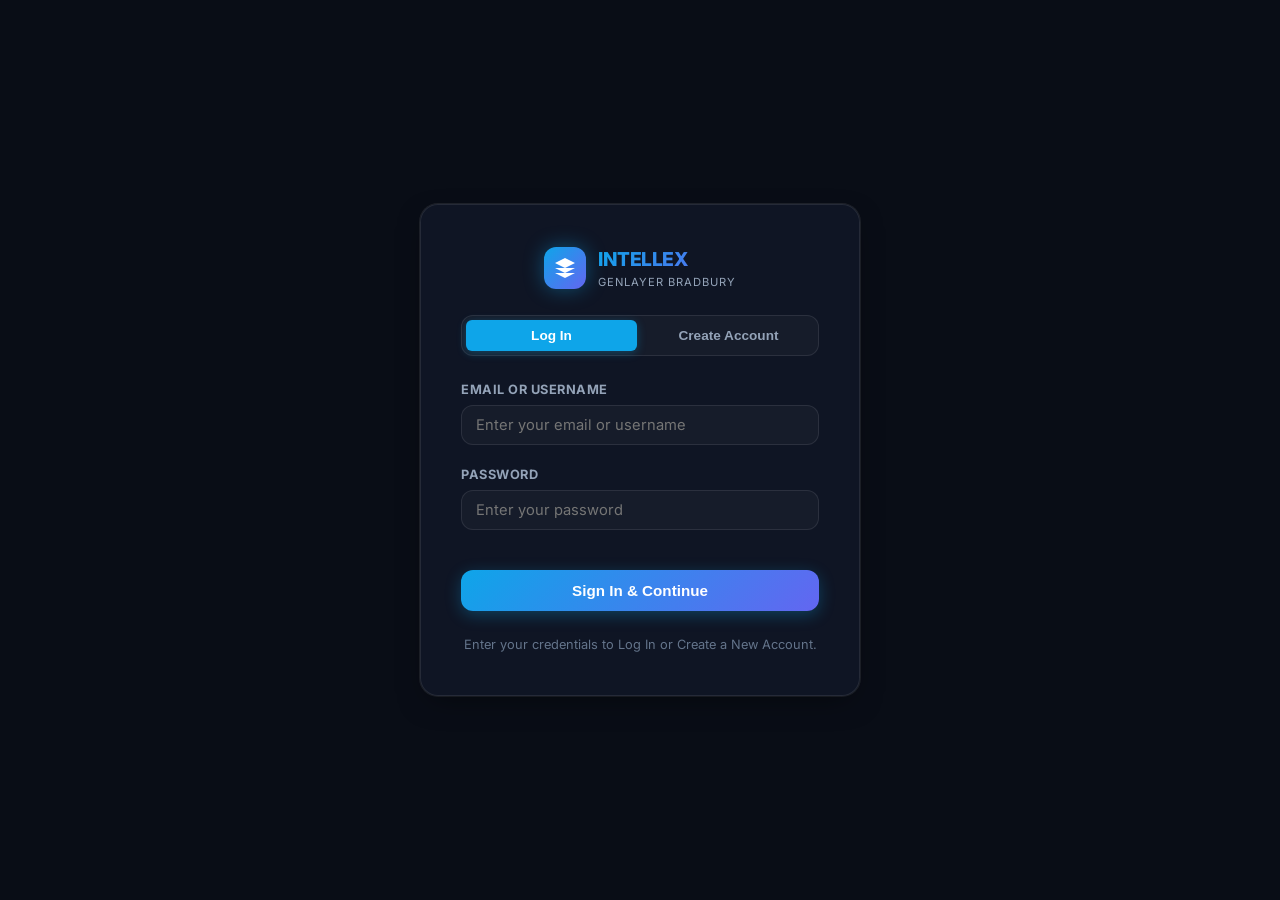
==== frontend/index.html @ 81f7e471 "style: modernized Web3 wallet extension detection UI/UX with glassmorphism, brand SVGs, and active p" ====
<!DOCTYPE html>
<html lang="en" data-theme="dark">
<head>
  <meta charset="UTF-8">
  <meta name="viewport" content="width=device-width, initial-scale=1.0">
  <title>GenLayer Intellex Protocol | Autonomous AI Escrow & Truth Oracle</title>
  <meta name="description" content="Decentralized Intelligent Escrow Bounties and Multi-Source Truth Oracle powered by GenLayer GenVM and Optimistic Democracy on GenLayer Bradbury Network.">
  <link rel="preconnect" href="https://fonts.googleapis.com">
  <link rel="preconnect" href="https://fonts.gstatic.com" crossorigin>
  <link href="https://fonts.googleapis.com/css2?family=Inter:wght@400;500;600;700;800&family=JetBrains+Mono:wght@400;600;700&display=swap" rel="stylesheet">
  <link rel="stylesheet" href="css/style.css">
</head>
<body>
  <!-- SCREEN 1: INITIAL LOGIN & SIGN UP PAGE -->
  <div class="app-screen active" id="login-screen">
    <div class="auth-container">
      <div class="auth-card">
        <div class="auth-brand">
          <div class="auth-logo-icon">
            <svg viewBox="0 0 24 24">
              <path d="M12 2L2 7l10 5 10-5-10-5zM2 17l10 5 10-5M2 12l10 5 10-5"/>
            </svg>
          </div>
          <div class="brand-text">
            <h1>INTELLEX</h1>
            <span>GenLayer Bradbury</span>
          </div>
        </div>

        <!-- Auth Navigation Tabs -->
        <div class="auth-tabs">
          <button class="auth-tab-btn active" id="auth-tab-login" onclick="window.switchAuthTab('login')">Log In</button>
          <button class="auth-tab-btn" id="auth-tab-signup" onclick="window.switchAuthTab('signup')">Create Account</button>
        </div>

        <!-- FORM 1: LOG IN TO EXISTING ACCOUNT -->
        <form id="auth-login-form">
          <div class="form-group">
            <label class="form-label">Email or Username</label>
            <input type="text" class="form-control" id="login-identifier" placeholder="Enter your email or username" required>
          </div>

          <div class="form-group">
            <label class="form-label">Password</label>
            <input type="password" class="form-control" id="login-password" placeholder="Enter your password" required>
          </div>

          <button type="submit" class="action-btn" id="login-submit-btn" style="width:100%;margin-top:1.25rem;padding:12px;font-size:0.95rem;">
            Sign In &amp; Continue
          </button>
        </form>

        <!-- FORM 2: CREATE NEW ACCOUNT -->
        <form id="auth-signup-form" style="display:none;">
          <div class="form-group">
            <label class="form-label">Full Name</label>
            <input type="text" class="form-control" id="signup-fullname" placeholder="Enter your full name" required>
          </div>

          <div class="form-group">
            <label class="form-label">Email Address</label>
            <input type="email" class="form-control" id="signup-email" placeholder="name@domain.com" required>
          </div>

          <div class="form-group">
            <label class="form-label">Choose Password</label>
            <input type="password" class="form-control" id="signup-password" placeholder="Create a password" required>
          </div>

          <button type="submit" class="action-btn" id="signup-submit-btn" style="width:100%;margin-top:1.25rem;padding:12px;font-size:0.95rem;">
            Create New Account
          </button>
        </form>

        <div style="margin-top:1.5rem;text-align:center;font-size:0.8rem;color:var(--text-dim);">
          Enter your credentials to Log In or Create a New Account.
        </div>
      </div>
    </div>
  </div>

  <!-- SCREEN 2: INITIAL PERMANENT ROLE SELECTION PAGE -->
  <div class="app-screen" id="role-selection-screen">
    <div class="role-screen-container">
      <div class="role-header">
        <h2>Choose Your Account Role</h2>
        <p style="color:var(--warning);font-weight:600;margin-top:4px;">
          Note: This role will be permanently locked to your account to preserve protocol integrity.
        </p>
      </div>

      <div class="role-grid">
        <!-- Option A: Builder / Contractor -->
        <div class="role-card-option selected" id="role-card-builder" data-role="builder">
          <span class="role-tag-badge">BUILDER / CONTRACTOR</span>
          <h3>Builder Account</h3>
          <p>Browse open community escrow bounties, claim tasks created by clients, submit deliverable PRs, verify work via AI, and receive payment payouts.</p>
        </div>

        <!-- Option B: Client / Buyer -->
        <div class="role-card-option" id="role-card-client" data-role="client">
          <span class="role-tag-badge">CLIENT / BUYER</span>
          <h3>Client Account</h3>
          <p>Deploy escrow bounty vaults, deposit funds into the smart contract to publicize bounties globally, and review AI verification reports.</p>
        </div>

        <!-- Option C: DAO Arbiter -->
        <div class="role-card-option" id="role-card-dao" data-role="dao">
          <span class="role-tag-badge">DAO ARBITER</span>
          <h3>DAO Governance Account</h3>
          <p>Stake GEN tokens in committee validator pools, monitor equivalence consensus, and govern protocol dispute reserves.</p>
        </div>

        <!-- Option D: Oracle Predictor -->
        <div class="role-card-option" id="role-card-predictor" data-role="predictor">
          <span class="role-tag-badge">ORACLE PREDICTOR</span>
          <h3>Truth Oracle Account</h3>
          <p>Stake on real-world factual claims verified by automated multi-source web crawlers and GenLayer consensus.</p>
        </div>
      </div>

      <button class="action-btn" id="confirm-role-btn" style="padding:14px 40px;font-size:1rem;min-width:280px;">
        Lock Role &amp; Launch Dashboard
      </button>
    </div>
  </div>

  <!-- SCREEN 3: MAIN ESCROW PLATFORM DASHBOARD -->
  <div class="app-screen" id="dashboard-screen">
    <!-- Navbar (Optimized for Mobile & Desktop with Modern Web3 Wallet Extension Integration) -->
    <header class="navbar">
      <div class="navbar-header-top">
        <a href="#" class="brand">
          <div class="brand-logo">
            <svg viewBox="0 0 24 24">
              <path d="M12 2L2 7l10 5 10-5-10-5zM2 17l10 5 10-5M2 12l10 5 10-5"/>
            </svg>
          </div>
          <div class="brand-text">
            <h1>INTELLEX</h1>
            <span>GenLayer Bradbury</span>
          </div>
        </a>

        <div class="header-mobile-right">
          <!-- Web3 Wallet Connection Button (Modern Pill Badge) -->
          <button class="action-btn btn-sm" id="connect-wallet-btn" onclick="window.openConnectWalletModal()" style="gap:6px;">
            <span id="wallet-btn-icon">⚡</span>
            <span id="wallet-btn-text">Connect Wallet</span>
          </button>

          <div class="user-profile-badge" id="nav-profile-badge">
            <div>
              <div id="nav-user-name" style="font-size:0.82rem;font-weight:700;line-height:1.2;">User</div>
              <div class="role-pill" id="nav-user-role">CLIENT</div>
            </div>
          </div>

          <button class="secondary-btn btn-sm" id="logout-btn" style="padding:6px 12px;font-size:0.8rem;border-color:var(--border-subtle);">
            Log Out
          </button>
        </div>
      </div>

      <!-- Navigation Tabs -->
      <nav class="nav-links">
        <button class="nav-tab active" data-tab="escrows" id="nav-tab-escrows">
          Intelligent Escrow Bounties
        </button>
        <button class="nav-tab" data-tab="oracle" id="nav-tab-oracle">
          TruthForge Oracle
        </button>
      </nav>

      <!-- Sub Telemetry / Network Bar -->
      <div class="nav-wallet">
        <div class="network-badge">
          <span>GenLayer Bradbury</span>
        </div>

        <button class="theme-toggle-btn" id="theme-toggle" title="Toggle Theme">
          Theme: <span id="theme-text">Dark</span>
        </button>
      </div>
    </header>

    <!-- Main Content Area -->
    <main class="main-content">
      <!-- Role Welcome Header -->
      <section class="role-hero-banner" id="personalized-role-banner">
        <div class="role-hero-left">
          <h3 id="role-welcome-title">Welcome to Intellex Protocol</h3>
          <p id="role-welcome-desc">Operating on GenLayer Bradbury Network with autonomous AI verification.</p>
        </div>
        <div class="role-hero-actions">
          <button class="action-btn" id="role-primary-action-btn">
            + Deploy New Escrow Bounty
          </button>
        </div>
      </section>

      <!-- Network Telemetry -->
      <section class="hero-banner">
        <h2 class="hero-title">Autonomous AI-Governed <span class="highlight">Escrow Bounties</span> &amp; Intelligent Contracts</h2>
        <p class="hero-desc">
          Connect your Web3 Wallet extension (MetaMask, Rabby, Coinbase, Trust, Rainbow, OKX) to deploy AI-governed Intelligent Escrow Vaults on GenLayer Bradbury. Milestone payouts are verified autonomously by LLM reasoning and real-time web scrapers inside GenVM.
        </p>

        <div class="network-stats-row">
          <div class="stat-item">
            <span class="stat-label">Escrow Contract Address</span>
            <div class="stat-value neon" id="stat-deployed-escrow" style="font-size:0.88rem;">
              <a href="https://studio.genlayer.com/contract/0xc40d279E9f8a48AEE0c6383A23Bf3431d0B620Ec" target="_blank" style="color:var(--primary);text-decoration:underline;">0xc40d...20Ec</a>
            </div>
            <button class="secondary-btn btn-sm" onclick="window.copyContractAddress('0xc40d279E9f8a48AEE0c6383A23Bf3431d0B620Ec')" style="margin-top:6px;font-size:0.7rem;padding:2px 8px;">
              Copy Address
            </button>
          </div>
          <div class="stat-item">
            <span class="stat-label">Oracle Contract Address</span>
            <div class="stat-value neon" id="stat-deployed-oracle" style="font-size:0.88rem;">
              <a href="https://studio.genlayer.com/contract/0x503402BF6Ccadf366D269FE397B79c2CFfF011AC" target="_blank" style="color:var(--primary);text-decoration:underline;">0x5034...11AC</a>
            </div>
            <button class="secondary-btn btn-sm" onclick="window.copyContractAddress('0x503402BF6Ccadf366D269FE397B79c2CFfF011AC')" style="margin-top:6px;font-size:0.7rem;padding:2px 8px;">
              Copy Address
            </button>
          </div>
          <div class="stat-item">
            <span class="stat-label">Active Committee Validators</span>
            <div class="stat-value neon" id="stat-validators">5 Nodes</div>
          </div>
          <div class="stat-item">
            <span class="stat-label">Network Environment</span>
            <div class="stat-value" id="stat-network" style="color:var(--primary);font-weight:700;">GenLayer Bradbury</div>
          </div>
        </div>
      </section>

      <!-- TAB 1: INTELLIGENT ESCROW BOUNTIES -->
      <section class="tab-content active" id="escrows-tab">
        <div class="section-header">
          <div class="section-title" id="escrow-section-title">
            Intelligent Escrow Bounties &amp; Tasks
          </div>
          <button class="action-btn" id="open-create-escrow-btn">
            + Deploy New Escrow Bounty
          </button>
        </div>

        <div class="search-filter-section">
          <div class="search-box-wrapper">
            <input type="text" class="search-input" id="escrow-search-input" placeholder="Search bounties by title, category, requirements, or wallet address...">
          </div>

          <div class="filter-chips">
            <button class="filter-chip active" data-filter="all">All Bounties (<span id="count-all">0</span>)</button>
            <button class="filter-chip" data-filter="open">Open Bounties (<span id="count-open">0</span>)</button>
            <button class="filter-chip" data-filter="my-jobs">My Bounties (<span id="count-my">0</span>)</button>
            <button class="filter-chip" data-filter="completed">Verified (<span id="count-completed">0</span>)</button>
          </div>
        </div>

        <div class="cards-grid" id="escrows-list">
          <!-- Dynamic Cards -->
        </div>
      </section>

      <!-- TAB 2: TRUTHFORGE ORACLE -->
      <section class="tab-content" id="oracle-tab">
        <div class="section-header">
          <div class="section-title">
            TruthForge Autonomous Prediction Markets
          </div>
          <button class="action-btn" id="open-create-market-btn">
            + Create Truth Market
          </button>
        </div>

        <div class="cards-grid" id="markets-list">
          <!-- Dynamic Markets -->
        </div>
      </section>
    </main>

    <!-- TOAST CONTAINER -->
    <div class="toast-container" id="toast-container"></div>

    <!-- MODAL 0: MODERNIZED WEB3 WALLET EXTENSION DETECTION -->
    <div class="modal-overlay" id="connect-wallet-modal">
      <div class="modal-card wallet-modal-card">
        <div class="modal-header">
          <div>
            <h3 class="modal-title" style="display:flex;align-items:center;gap:8px;">
              <span>Connect Web3 Wallet</span>
              <span style="font-size:0.72rem;padding:3px 8px;border-radius:12px;background:rgba(var(--primary-rgb),0.15);color:var(--primary);font-weight:700;">EIP-1193</span>
            </h3>
            <p style="font-size:0.8rem;color:var(--text-muted);margin-top:2px;margin-bottom:0;">
              Detected wallet extensions in your browser
            </p>
          </div>
          <button class="close-btn" onclick="window.closeModals()">&times;</button>
        </div>

        <!-- Dynamic List of Detected Browser Wallets -->
        <div class="wallet-grid-list" id="detected-wallets-list">
          <!-- Rendered dynamically by detectAvailableWallets() -->
        </div>

        <div style="padding:12px 14px;background:rgba(var(--primary-rgb),0.06);border:1px solid rgba(var(--primary-rgb),0.2);border-radius:var(--radius-md);font-size:0.78rem;color:var(--text-muted);display:flex;align-items:center;justify-content:space-between;">
          <span>Network: <strong>GenLayer Bradbury</strong></span>
          <span style="color:var(--success);font-weight:700;display:flex;align-items:center;gap:4px;">
            <span class="pulse-dot"></span> Active
          </span>
        </div>
      </div>
    </div>

    <!-- MODAL 1: CREATE ESCROW BOUNTY -->
    <div class="modal-overlay" id="create-escrow-modal">
      <div class="modal-card">
        <div class="modal-header">
          <h3 class="modal-title">Deploy Escrow Bounty Vault</h3>
          <button class="close-btn" onclick="window.closeModals()">&times;</button>
        </div>

        <form id="create-escrow-form">
          <div class="form-group">
            <label class="form-label">Bounty Task Title</label>
            <input type="text" class="form-control" id="escrow-title" placeholder="e.g. Smart Contract Security Audit" required>
          </div>
          <div class="form-group">
            <label class="form-label">Category</label>
            <select class="form-control" id="escrow-category">
              <option value="Smart Contract Security">Smart Contract Security</option>
              <option value="SDK & Developer Tooling" selected>SDK & Developer Tooling</option>
              <option value="Design & UI/UX">Design & UI/UX</option>
              <option value="AI Agents & GenVM">AI Agents & GenVM</option>
            </select>
          </div>
          <div class="form-group">
            <label class="form-label">Bounty Description</label>
            <textarea class="form-control" id="escrow-desc" placeholder="Summary of required deliverable and objectives..." required></textarea>
          </div>

          <div style="display:grid;grid-template-columns:1fr 1fr;gap:12px;">
            <div class="form-group">
              <label class="form-label">Assignment</label>
              <select class="form-control" id="escrow-assignment-mode">
                <option value="open">Open Community Task (Anyone can claim)</option>
                <option value="assigned">Specific Contractor Wallet</option>
              </select>
            </div>
            <div class="form-group" id="contractor-input-wrapper" style="display:none;">
              <label class="form-label">Contractor Wallet Address</label>
              <input type="text" class="form-control" id="escrow-contractor" placeholder="0x...">
            </div>
            <div class="form-group">
              <label class="form-label">Escrow Deposit Amount (GEN)</label>
              <input type="number" class="form-control" id="escrow-amount" placeholder="e.g. 500" min="10" required>
            </div>
          </div>

          <div class="form-group">
            <label class="form-label">Task Requirements</label>
            <input type="text" class="form-control" id="escrow-requirements" placeholder="Requirements summary..." required>
          </div>
          <div class="form-group">
            <label class="form-label">AI Acceptance Criteria</label>
            <textarea class="form-control" id="escrow-criteria" rows="3" placeholder="Acceptance criteria for AI verification..." required></textarea>
          </div>

          <div style="padding:12px;background:rgba(var(--primary-rgb),0.08);border:1px solid rgba(var(--primary-rgb),0.25);border-radius:var(--radius-md);margin-bottom:1rem;font-size:0.82rem;color:var(--text-main);">
            <strong>Wallet Extension Integration:</strong> Deploying this bounty will use your connected Web3 extension wallet to lock funds into the smart contract address on GenLayer Bradbury.
          </div>

          <button type="submit" class="action-btn" id="create-escrow-submit-btn" style="width:100%;margin-top:0.5rem;">
            Deploy &amp; Publicize Escrow Bounty
          </button>
        </form>
      </div>
    </div>

    <!-- MODAL 1.5: DEPOSIT PAYMENT REQUIRED TO PUBLICIZE ESCROW BOUNTY -->
    <div class="modal-overlay" id="deposit-payment-modal">
      <div class="modal-card">
        <div class="modal-header">
          <h3 class="modal-title">Confirm Wallet Extension Deposit</h3>
          <button class="close-btn" onclick="window.closeModals()">&times;</button>
        </div>

        <div style="padding:14px;background:rgba(16, 185, 129, 0.1);border:1px solid rgba(16, 185, 129, 0.3);border-radius:var(--radius-md);margin-bottom:1.25rem;">
          <div style="font-size:0.95rem;font-weight:700;color:var(--success);margin-bottom:4px;">
            Web3 Wallet Extension Confirmation
          </div>
          <div style="font-size:0.85rem;color:var(--text-main);">
            To publicize <strong id="deposit-task-title" style="color:var(--primary);">Bounty Task</strong> to Builders worldwide, confirm sending <strong id="deposit-task-amount" style="color:var(--success);">500 GEN</strong> from your connected Web3 wallet to the Intelligent Escrow Contract address.
          </div>
        </div>

        <!-- Copy Escrow Contract Address Box -->
        <div style="background:var(--bg-glass);border:1px solid var(--border-subtle);border-radius:var(--radius-md);padding:12px;margin-bottom:1.25rem;">
          <div style="font-size:0.75rem;color:var(--text-muted);margin-bottom:4px;">GenLayer Intelligent Escrow Contract Address (GenLayer Bradbury)</div>
          <div style="font-family:var(--font-mono);font-size:0.88rem;color:var(--primary);font-weight:700;word-break:break-all;margin-bottom:8px;">0xc40d279E9f8a48AEE0c6383A23Bf3431d0B620Ec</div>
          <button type="button" class="secondary-btn btn-sm" onclick="window.copyContractAddress('0xc40d279E9f8a48AEE0c6383A23Bf3431d0B620Ec')" style="font-size:0.78rem;">
            Copy Contract Address
          </button>
        </div>

        <div style="display:flex;flex-direction:column;gap:10px;">
          <button type="button" class="action-btn" id="confirm-deposit-sent-btn" style="width:100%;padding:14px;font-size:0.95rem;">
            Confirm &amp; Publicize via Wallet Extension
          </button>
          <button type="button" class="secondary-btn" onclick="window.closeModals()" style="width:100%;">
            Cancel
          </button>
        </div>
      </div>
    </div>

    <!-- MODAL 2: SUBMIT DELIVERABLE -->
    <div class="modal-overlay" id="submit-deliverable-modal">
      <div class="modal-card">
        <div class="modal-header">
          <h3 class="modal-title">Submit Deliverable for AI Verification</h3>
          <button class="close-btn" onclick="window.closeModals()">&times;</button>
        </div>
        <form id="submit-deliverable-form">
          <div class="form-group">
            <label class="form-label">Deliverable URL (GitHub / Figma / Docs)</label>
            <input type="url" class="form-control" id="deliv-url" placeholder="https://github.com/myorg/project-repo" required>
          </div>
          <div class="form-group">
            <label class="form-label">Contractor Submission Notes</label>
            <textarea class="form-control" id="deliv-notes" rows="4" placeholder="Detail how requirements were fulfilled..." required></textarea>
          </div>
          <button type="submit" class="action-btn" id="submit-deliv-btn" style="width:100%;margin-top:1rem;">
            Submit to Intelligent Contract
          </button>
        </form>
      </div>
    </div>

    <!-- MODAL 3: DEVELOPER PAYOUT DESTINATION ADDRESS PROMPT -->
    <div class="modal-overlay" id="payout-address-modal">
      <div class="modal-card">
        <div class="modal-header">
          <h3 class="modal-title">Enter Payout Destination Address</h3>
          <button class="close-btn" onclick="window.closeModals()">&times;</button>
        </div>
        <div style="padding:12px;background:rgba(16, 185, 129, 0.1);border:1px solid rgba(16, 185, 129, 0.3);border-radius:var(--radius-md);margin-bottom:1.25rem;">
          <div style="font-size:0.95rem;font-weight:700;color:var(--success);margin-bottom:4px;">
            Task Verification Passed!
          </div>
          <div style="font-size:0.85rem;color:var(--text-main);">
            GenVM Committee verified your deliverable (Score: <span id="payout-score-tag">92</span>/100). The escrow vault is ready to disburse <strong id="payout-amount-tag" style="color:var(--primary);">500 GEN</strong> on GenLayer Bradbury.
          </div>
        </div>

        <form id="payout-address-form">
          <div class="form-group">
            <label class="form-label">Payout Destination Address</label>
            <input type="text" class="form-control" id="payout-destination-address" placeholder="Enter your payout address (e.g. 0x...)" required>
          </div>

          <button type="submit" class="action-btn" id="confirm-payout-btn" style="width:100%;margin-top:1rem;">
            Disburse Payment to Address
          </button>
        </form>
      </div>
    </div>

    <!-- MODAL 4: GENVM AI ARBITRATION VISUALIZER WITH SPINNER -->
    <div class="modal-overlay" id="ai-arbitration-modal">
      <div class="modal-card">
        <div class="modal-header">
          <h3 class="modal-title">GenVM AI Arbitration in Progress</h3>
          <button class="close-btn" onclick="window.closeModals()">&times;</button>
        </div>
        <div style="display:flex;align-items:center;gap:12px;margin-bottom:1rem;">
          <div class="spinner"></div>
          <p style="font-size:0.88rem;color:var(--text-muted);margin:0;">
            Executing decentralized non-deterministic verification across GenLayer Bradbury committee validators.
          </p>
        </div>

        <div class="genvm-execution-flow">
          <div class="step-row" id="step-1">
            <div class="step-icon">1</div>
            <div class="step-info">
              <h4>Committee Selection</h4>
              <p>5 Staked Validator Nodes appointed for consensus round</p>
            </div>
          </div>
          <div class="step-row" id="step-2">
            <div class="step-icon">2</div>
            <div class="step-info">
              <h4>Non-Deterministic Web Ingestion</h4>
              <p>Executing gl.nondet.web.render() on submitted deliverable snapshot</p>
            </div>
          </div>
          <div class="step-row" id="step-3">
            <div class="step-icon">3</div>
            <div class="step-info">
              <h4>LLM Reasoning &amp; Rubric Scoring</h4>
              <p>Executing gl.nondet.exec_prompt() against milestone acceptance criteria</p>
            </div>
          </div>
          <div class="step-row" id="step-4">
            <div class="step-icon">4</div>
            <div class="step-info">
              <h4>Equivalence Principle Consensus</h4>
              <p>Aggregating BLS validator signatures &amp; verifying non-comparative consensus</p>
            </div>
          </div>
          <div class="step-row" id="step-5">
            <div class="step-icon">5</div>
            <div class="step-info">
              <h4>Autonomous Verification Finalized</h4>
              <p>Prompting developer for payout destination address</p>
            </div>
          </div>
        </div>

        <div id="arbitration-status-text" style="font-family:var(--font-mono);font-size:0.82rem;color:var(--primary);text-align:center;padding:10px;background:rgba(var(--primary-rgb), 0.08);border-radius:var(--radius-sm);border:1px solid rgba(var(--primary-rgb), 0.2);">
          Initializing GenVM Execution Environment...
        </div>
      </div>
    </div>

    <!-- MODAL 5: RESOLUTION REPORT -->
    <div class="modal-overlay" id="resolution-details-modal">
      <div class="modal-card">
        <div class="modal-header">
          <h3 class="modal-title">GenLayer AI Verification Report</h3>
          <button class="close-btn" onclick="window.closeModals()">&times;</button>
        </div>
        <div id="report-modal-body">
          <!-- Populated by JS -->
        </div>
      </div>
    </div>

    <!-- MODAL 6: STAKE ON MARKET -->
    <div class="modal-overlay" id="stake-modal">
      <div class="modal-card">
        <div class="modal-header">
          <h3 class="modal-title">Stake on Outcome</h3>
          <button class="close-btn" onclick="window.closeModals()">&times;</button>
        </div>
        <form id="stake-form">
          <div style="font-size:1.1rem;margin-bottom:1rem;">
            Staking on: <span id="stake-side-indicator" style="font-weight:700;">YES</span>
          </div>
          <div class="form-group">
            <label class="form-label">Stake Amount (GEN)</label>
            <input type="number" class="form-control" id="stake-amount" value="50" min="1" required>
          </div>
          <button type="submit" class="action-btn" id="stake-submit-btn" style="width:100%;margin-top:1rem;">
            Confirm Stake
          </button>
        </form>
      </div>
    </div>

    <!-- MODAL 7: CREATE MARKET -->
    <div class="modal-overlay" id="create-market-modal">
      <div class="modal-card">
        <div class="modal-header">
          <h3 class="modal-title">Create TruthForge Oracle Market</h3>
          <button class="close-btn" onclick="window.closeModals()">&times;</button>
        </div>
        <form id="create-market-form">
          <div class="form-group">
            <label class="form-label">Market Question / Claim</label>
            <input type="text" class="form-control" id="market-question" placeholder="e.g. Did Ethereum gas drop below 5 gwei on August 15, 2026?" required>
          </div>
          <div class="form-group">
            <label class="form-label">Category</label>
            <input type="text" class="form-control" id="market-category" value="Crypto & Web3" required>
          </div>
          <div class="form-group">
            <label class="form-label">Resolution Criteria</label>
            <textarea class="form-control" id="market-criteria" rows="2" placeholder="Exact conditions under which outcome is YES vs NO..." required></textarea>
          </div>
          <div class="form-group">
            <label class="form-label">Verified Resolution Sources (URLs, 1 per line)</label>
            <textarea class="form-control" id="market-sources" rows="3" placeholder="https://..." required></textarea>
          </div>
          <button type="submit" class="action-btn" style="width:100%;margin-top:1rem;">
            Deploy Truth Market
          </button>
        </form>
      </div>
    </div>
  </div>

  <script src="js/contracts_code.js"></script>
  <script src="js/api.js"></script>
  <script src="js/app.js"></script>
</body>
</html>
---- frontend/css/style.css ----
:root {
  /* Dark Theme (Default) */
  --bg-primary: #090d16;
  --bg-secondary: #111827;
  --bg-card: rgba(17, 24, 39, 0.85);
  --bg-card-hover: rgba(31, 41, 55, 0.95);
  --bg-glass: rgba(255, 255, 255, 0.03);
  --border-subtle: rgba(255, 255, 255, 0.09);
  --border-glow: rgba(14, 165, 233, 0.4);
  --primary: #0ea5e9;
  --primary-hover: #0284c7;
  --primary-rgb: 14, 165, 233;
  --primary-gradient: linear-gradient(135deg, #0ea5e9 0%, #6366f1 100%);
  --accent-purple: #6366f1;
  --success: #10b981;
  --success-glow: rgba(16, 185, 129, 0.25);
  --warning: #f59e0b;
  --danger: #ef4444;
  --text-main: #f8fafc;
  --text-muted: #94a3b8;
  --text-dim: #64748b;
  --font-main: 'Inter', -apple-system, BlinkMacSystemFont, 'Segoe UI', Roboto, sans-serif;
  --font-mono: 'JetBrains Mono', monospace;
  --radius-sm: 6px;
  --radius-md: 12px;
  --radius-lg: 18px;
  --shadow-card: 0 10px 30px -10px rgba(0, 0, 0, 0.5), 0 0 0 1px var(--border-subtle);
  --shadow-glow: 0 0 25px rgba(14, 165, 233, 0.25);
  --nav-bg: rgba(17, 24, 39, 0.9);
  --hero-bg: linear-gradient(180deg, rgba(30, 41, 59, 0.7) 0%, rgba(15, 23, 42, 0.5) 100%);
  --code-bg: #030712;
  --code-header: #111827;
  --transition: all 0.25s cubic-bezier(0.16, 1, 0.3, 1);
}

[data-theme="light"] {
  --bg-primary: #f8fafc;
  --bg-secondary: #ffffff;
  --bg-card: rgba(255, 255, 255, 0.9);
  --bg-card-hover: rgba(255, 255, 255, 0.98);
  --bg-glass: rgba(0, 0, 0, 0.02);
  --border-subtle: rgba(0, 0, 0, 0.09);
  --border-glow: rgba(2, 132, 199, 0.35);
  --primary: #0284c7;
  --primary-hover: #0369a1;
  --primary-rgb: 2, 132, 199;
  --primary-gradient: linear-gradient(135deg, #0284c7 0%, #4f46e5 100%);
  --accent-purple: #4f46e5;
  --success: #059669;
  --success-glow: rgba(5, 150, 105, 0.2);
  --warning: #d97706;
  --danger: #dc2626;
  --text-main: #0f172a;
  --text-muted: #475569;
  --text-dim: #94a3b8;
  --shadow-card: 0 10px 25px -5px rgba(0, 0, 0, 0.06), 0 0 0 1px var(--border-subtle);
  --shadow-glow: 0 0 20px rgba(2, 132, 199, 0.15);
  --nav-bg: rgba(255, 255, 255, 0.92);
  --hero-bg: linear-gradient(180deg, rgba(255, 255, 255, 0.95) 0%, rgba(241, 245, 249, 0.85) 100%);
  --code-bg: #0f172a;
  --code-header: #1e293b;
}

* {
  box-sizing: border-box;
  margin: 0;
  padding: 0;
  transition: background-color 0.2s ease, border-color 0.2s ease, color 0.15s ease;
}

body {
  font-family: var(--font-main);
  background-color: var(--bg-primary);
  color: var(--text-main);
  line-height: 1.5;
  min-height: 100vh;
  position: relative;
  overflow-x: hidden;
}

/* Scrollbar */
::-webkit-scrollbar {
  width: 8px;
  height: 8px;
}
::-webkit-scrollbar-track {
  background: var(--bg-secondary);
}
::-webkit-scrollbar-thumb {
  background: rgba(var(--primary-rgb), 0.3);
  border-radius: 4px;
}
::-webkit-scrollbar-thumb:hover {
  background: var(--primary);
}

/* Screen Management */
.app-screen {
  display: none;
  min-height: 100vh;
  width: 100%;
}

.app-screen.active {
  display: flex;
  flex-direction: column;
  animation: screenFadeIn 0.35s cubic-bezier(0.16, 1, 0.3, 1);
}

@keyframes screenFadeIn {
  from { opacity: 0; transform: translateY(8px); }
  to { opacity: 1; transform: translateY(0); }
}

/* Global Loading Spinner Components */
.spinner {
  width: 24px;
  height: 24px;
  border: 3px solid rgba(var(--primary-rgb), 0.2);
  border-top-color: var(--primary);
  border-radius: 50%;
  animation: spin 0.8s linear infinite;
  display: inline-block;
}

.spinner-lg {
  width: 44px;
  height: 44px;
  border-width: 4px;
}

.spinner-sm {
  width: 16px;
  height: 16px;
  border-width: 2px;
}

@keyframes spin {
  to { transform: rotate(360deg); }
}

.btn-loading {
  position: relative;
  pointer-events: none;
  color: transparent !important;
}

.btn-loading::after {
  content: '';
  position: absolute;
  top: 50%;
  left: 50%;
  width: 18px;
  height: 18px;
  margin-top: -9px;
  margin-left: -9px;
  border: 2px solid rgba(255, 255, 255, 0.3);
  border-top-color: #ffffff;
  border-radius: 50%;
  animation: spin 0.7s linear infinite;
}

/* SCREEN 1: LOGIN & AUTH */
.auth-container {
  display: flex;
  align-items: center;
  justify-content: center;
  flex: 1;
  padding: 2rem 1rem;
}

.auth-card {
  background: var(--bg-card);
  backdrop-filter: blur(16px);
  border: 1px solid var(--border-subtle);
  border-radius: var(--radius-lg);
  padding: 2.5rem;
  width: 100%;
  max-width: 440px;
  box-shadow: var(--shadow-card);
  position: relative;
}

.auth-brand {
  display: flex;
  align-items: center;
  gap: 12px;
  justify-content: center;
  margin-bottom: 1.5rem;
}

.auth-logo-icon {
  width: 42px;
  height: 42px;
  background: var(--primary-gradient);
  border-radius: var(--radius-md);
  display: flex;
  align-items: center;
  justify-content: center;
  box-shadow: 0 0 20px rgba(var(--primary-rgb), 0.4);
}

.auth-logo-icon svg {
  width: 24px;
  height: 24px;
  fill: #ffffff;
}

.auth-title {
  font-size: 1.6rem;
  font-weight: 800;
  text-align: center;
  margin-bottom: 0.35rem;
}

.auth-subtitle {
  font-size: 0.88rem;
  color: var(--text-muted);
  text-align: center;
  margin-bottom: 1.5rem;
}

/* Auth Tabs (Log In vs Create Account) */
.auth-tabs {
  display: grid;
  grid-template-columns: 1fr 1fr;
  gap: 6px;
  background: var(--bg-glass);
  padding: 4px;
  border-radius: var(--radius-md);
  border: 1px solid var(--border-subtle);
  margin-bottom: 1.5rem;
}

.auth-tab-btn {
  padding: 8px;
  border: none;
  background: transparent;
  color: var(--text-muted);
  font-size: 0.85rem;
  font-weight: 600;
  border-radius: var(--radius-sm);
  cursor: pointer;
  transition: var(--transition);
}

.auth-tab-btn.active {
  background: var(--primary);
  color: #ffffff;
  font-weight: 700;
  box-shadow: 0 2px 10px rgba(var(--primary-rgb), 0.3);
}

/* SCREEN 2: ROLE SELECTION */
.role-screen-container {
  display: flex;
  flex-direction: column;
  align-items: center;
  justify-content: center;
  flex: 1;
  padding: 3rem 1.5rem;
  max-width: 860px;
  margin: 0 auto;
  width: 100%;
}

.role-header {
  text-align: center;
  margin-bottom: 2.5rem;
}

.role-header h2 {
  font-size: 2rem;
  font-weight: 800;
  margin-bottom: 0.5rem;
}

.role-header p {
  color: var(--text-muted);
  font-size: 1.02rem;
}

.role-grid {
  display: grid;
  grid-template-columns: repeat(2, 1fr);
  gap: 1.5rem;
  width: 100%;
  margin-bottom: 2rem;
}

@media (max-width: 640px) {
  .role-grid {
    grid-template-columns: 1fr;
  }
}

.role-card-option {
  background: var(--bg-card);
  border: 2px solid var(--border-subtle);
  border-radius: var(--radius-lg);
  padding: 2rem 1.5rem;
  cursor: pointer;
  transition: var(--transition);
  display: flex;
  flex-direction: column;
  align-items: flex-start;
  position: relative;
  overflow: hidden;
}

.role-card-option:hover {
  border-color: var(--primary);
  transform: translateY(-4px);
  box-shadow: var(--shadow-card), var(--shadow-glow);
  background: var(--bg-card-hover);
}

.role-card-option.selected {
  border-color: var(--primary);
  background: rgba(var(--primary-rgb), 0.1);
  box-shadow: 0 0 25px rgba(var(--primary-rgb), 0.25);
}

.role-tag-badge {
  font-size: 0.72rem;
  font-weight: 700;
  text-transform: uppercase;
  letter-spacing: 0.5px;
  padding: 3px 8px;
  border-radius: 4px;
  background: rgba(var(--primary-rgb), 0.15);
  color: var(--primary);
  margin-bottom: 1rem;
}

.role-card-option h3 {
  font-size: 1.25rem;
  font-weight: 700;
  margin-bottom: 0.5rem;
}

.role-card-option p {
  font-size: 0.88rem;
  color: var(--text-muted);
  line-height: 1.45;
}

/* Navigation Bar */
.navbar {
  display: flex;
  align-items: center;
  justify-content: space-between;
  padding: 0.85rem 2rem;
  background: var(--nav-bg);
  backdrop-filter: blur(16px);
  -webkit-backdrop-filter: blur(16px);
  border-bottom: 1px solid var(--border-subtle);
  position: sticky;
  top: 0;
  z-index: 100;
  gap: 1.25rem;
}

.navbar-header-top {
  display: flex;
  align-items: center;
  gap: 1rem;
}

.header-mobile-right {
  display: flex;
  align-items: center;
  gap: 10px;
}

.brand {
  display: flex;
  align-items: center;
  gap: 12px;
  text-decoration: none;
}

.brand-logo {
  width: 38px;
  height: 38px;
  background: var(--primary-gradient);
  border-radius: var(--radius-sm);
  display: flex;
  align-items: center;
  justify-content: center;
  box-shadow: 0 0 15px rgba(var(--primary-rgb), 0.35);
}

.brand-logo svg {
  width: 20px;
  height: 20px;
  fill: #fff;
}

.brand-text h1 {
  font-size: 1.2rem;
  font-weight: 800;
  letter-spacing: -0.5px;
  background: var(--primary-gradient);
  -webkit-background-clip: text;
  -webkit-text-fill-color: transparent;
}

.brand-text span {
  font-size: 0.7rem;
  color: var(--text-muted);
  text-transform: uppercase;
  letter-spacing: 1px;
  display: block;
}

.nav-links {
  display: flex;
  gap: 6px;
  background: var(--bg-glass);
  padding: 4px;
  border-radius: var(--radius-md);
  border: 1px solid var(--border-subtle);
}

.nav-tab {
  padding: 8px 16px;
  border: none;
  background: transparent;
  color: var(--text-muted);
  font-size: 0.88rem;
  font-weight: 600;
  border-radius: var(--radius-sm);
  cursor: pointer;
  transition: var(--transition);
  display: flex;
  align-items: center;
  gap: 8px;
}

.nav-tab:hover {
  color: var(--text-main);
  background: rgba(var(--primary-rgb), 0.08);
}

.nav-tab.active {
  background: var(--primary-gradient);
  color: #fff;
  box-shadow: 0 2px 12px rgba(var(--primary-rgb), 0.3);
}

.nav-wallet {
  display: flex;
  align-items: center;
  gap: 12px;
}

.user-profile-badge {
  display: flex;
  align-items: center;
  gap: 10px;
  background: var(--bg-card);
  border: 1px solid var(--border-subtle);
  border-radius: var(--radius-md);
  padding: 6px 12px;
  cursor: pointer;
  transition: var(--transition);
}

.user-profile-badge:hover {
  border-color: var(--primary);
  box-shadow: var(--shadow-glow);
}

.role-pill {
  font-size: 0.72rem;
  font-weight: 700;
  padding: 2px 8px;
  border-radius: 10px;
  background: rgba(var(--primary-rgb), 0.15);
  color: var(--primary);
  text-transform: uppercase;
}

.theme-toggle-btn {
  padding: 8px 12px;
  border-radius: var(--radius-md);
  border: 1px solid var(--border-subtle);
  background: var(--bg-card);
  color: var(--text-main);
  font-size: 0.82rem;
  font-weight: 600;
  cursor: pointer;
  transition: var(--transition);
}

.theme-toggle-btn:hover {
  border-color: var(--primary);
  box-shadow: var(--shadow-glow);
}

/* Main Dashboard */
.main-content {
  flex: 1;
  max-width: 1300px;
  margin: 0 auto;
  padding: 2rem;
  width: 100%;
}

.role-hero-banner {
  background: var(--hero-bg);
  border: 1px solid var(--border-glow);
  border-radius: var(--radius-lg);
  padding: 1.5rem 2rem;
  margin-bottom: 2rem;
  display: flex;
  align-items: center;
  justify-content: space-between;
  flex-wrap: wrap;
  gap: 1.25rem;
  box-shadow: var(--shadow-card);
}

.role-hero-left h3 {
  font-size: 1.35rem;
  font-weight: 800;
  margin-bottom: 4px;
}

.role-hero-left p {
  font-size: 0.9rem;
  color: var(--text-muted);
}

.search-filter-section {
  display: flex;
  gap: 12px;
  margin-bottom: 1.5rem;
  flex-wrap: wrap;
  align-items: center;
  justify-content: space-between;
}

.search-box-wrapper {
  flex: 1;
  min-width: 280px;
}

.search-input {
  width: 100%;
  padding: 10px 16px;
  background: var(--bg-card);
  border: 1px solid var(--border-subtle);
  border-radius: var(--radius-md);
  color: var(--text-main);
  font-family: var(--font-main);
  font-size: 0.9rem;
  outline: none;
  transition: var(--transition);
}

.search-input:focus {
  border-color: var(--primary);
  box-shadow: 0 0 15px rgba(var(--primary-rgb), 0.25);
}

.filter-chips {
  display: flex;
  gap: 8px;
  flex-wrap: wrap;
}

.filter-chip {
  padding: 7px 14px;
  border-radius: 20px;
  border: 1px solid var(--border-subtle);
  background: var(--bg-glass);
  color: var(--text-muted);
  font-size: 0.82rem;
  font-weight: 600;
  cursor: pointer;
  transition: var(--transition);
}

.filter-chip.active {
  background: var(--primary);
  color: #fff;
  font-weight: 700;
  border-color: var(--primary);
}

/* Cards Grid */
.cards-grid {
  display: grid;
  grid-template-columns: repeat(auto-fill, minmax(400px, 1fr));
  gap: 1.5rem;
}

.escrow-card {
  background: var(--bg-card);
  backdrop-filter: blur(14px);
  border: 1px solid var(--border-subtle);
  border-radius: var(--radius-lg);
  padding: 1.5rem;
  box-shadow: var(--shadow-card);
  transition: var(--transition);
  display: flex;
  flex-direction: column;
  justify-content: space-between;
}

.escrow-card:hover {
  border-color: var(--border-glow);
  transform: translateY(-4px);
  background: var(--bg-card-hover);
  box-shadow: var(--shadow-card), var(--shadow-glow);
}

.card-header {
  display: flex;
  justify-content: space-between;
  align-items: flex-start;
  margin-bottom: 1rem;
}

.escrow-id-badge {
  font-family: var(--font-mono);
  font-size: 0.75rem;
  padding: 4px 8px;
  background: var(--bg-glass);
  border: 1px solid var(--border-subtle);
  border-radius: var(--radius-sm);
  color: var(--text-muted);
}

.card-title {
  font-size: 1.2rem;
  font-weight: 700;
  margin-bottom: 0.5rem;
  color: var(--text-main);
}

.card-desc {
  font-size: 0.88rem;
  color: var(--text-muted);
  margin-bottom: 1.25rem;
  line-height: 1.45;
}

.meta-grid {
  display: grid;
  grid-template-columns: 1fr 1fr;
  gap: 0.75rem;
  padding: 0.75rem;
  background: var(--bg-glass);
  border-radius: var(--radius-md);
  margin-bottom: 1.25rem;
  border: 1px solid var(--border-subtle);
}

.meta-box {
  display: flex;
  flex-direction: column;
}

.meta-label {
  font-size: 0.7rem;
  color: var(--text-dim);
  text-transform: uppercase;
}

.meta-val {
  font-size: 0.85rem;
  font-family: var(--font-mono);
  color: var(--text-main);
  overflow: hidden;
  text-overflow: ellipsis;
  white-space: nowrap;
}

.status-badge {
  font-size: 0.72rem;
  font-weight: 700;
  padding: 3px 8px;
  border-radius: 12px;
  text-transform: uppercase;
  letter-spacing: 0.5px;
}

.status-badge.open_for_claim {
  background: rgba(var(--primary-rgb), 0.18);
  color: var(--primary);
  border: 1px solid var(--primary);
}

.status-badge.active {
  background: rgba(245, 158, 11, 0.15);
  color: var(--warning);
  border: 1px solid rgba(245, 158, 11, 0.3);
}

.status-badge.verified_awaiting_payout_address {
  background: rgba(99, 102, 241, 0.2);
  color: var(--accent-purple);
  border: 1px solid var(--accent-purple);
}

.status-badge.approved, .status-badge.accepted {
  background: rgba(16, 185, 129, 0.15);
  color: var(--success);
  border: 1px solid rgba(16, 185, 129, 0.3);
}

.status-badge.rejected {
  background: rgba(239, 68, 68, 0.15);
  color: var(--danger);
  border: 1px solid rgba(239, 68, 68, 0.3);
}

/* Modals */
.modal-overlay {
  position: fixed;
  top: 0;
  left: 0;
  width: 100vw;
  height: 100vh;
  background: rgba(0, 0, 0, 0.8);
  backdrop-filter: blur(10px);
  display: flex;
  align-items: center;
  justify-content: center;
  z-index: 1000;
  opacity: 0;
  pointer-events: none;
  transition: opacity 0.25s cubic-bezier(0.16, 1, 0.3, 1);
}

.modal-overlay.active {
  opacity: 1;
  pointer-events: auto;
}

.modal-card {
  background: var(--bg-secondary);
  border: 1px solid var(--border-glow);
  border-radius: var(--radius-lg);
  padding: 2rem;
  max-width: 650px;
  width: 90%;
  max-height: 90vh;
  overflow-y: auto;
  box-shadow: 0 25px 60px rgba(0, 0, 0, 0.5), var(--shadow-glow);
  transform: translateY(20px);
  transition: transform 0.25s cubic-bezier(0.16, 1, 0.3, 1);
}

.modal-overlay.active .modal-card {
  transform: translateY(0);
}

.modal-header {
  display: flex;
  justify-content: space-between;
  align-items: center;
  margin-bottom: 1.5rem;
  padding-bottom: 0.75rem;
  border-bottom: 1px solid var(--border-subtle);
}

.modal-title {
  font-size: 1.35rem;
  font-weight: 800;
  background: var(--primary-gradient);
  -webkit-background-clip: text;
  -webkit-text-fill-color: transparent;
}

.close-btn {
  background: transparent;
  border: none;
  color: var(--text-muted);
  font-size: 1.5rem;
  cursor: pointer;
  line-height: 1;
}

.close-btn:hover {
  color: var(--primary);
}

.form-group {
  margin-bottom: 1.25rem;
}

.form-label {
  display: block;
  font-size: 0.8rem;
  font-weight: 700;
  color: var(--text-muted);
  margin-bottom: 6px;
  text-transform: uppercase;
  letter-spacing: 0.5px;
}

.form-control {
  width: 100%;
  padding: 10px 14px;
  background: var(--bg-glass);
  border: 1px solid var(--border-subtle);
  border-radius: var(--radius-md);
  color: var(--text-main);
  font-family: var(--font-main);
  font-size: 0.92rem;
  outline: none;
  transition: var(--transition);
}

.form-control:focus {
  border-color: var(--primary);
  box-shadow: 0 0 14px rgba(var(--primary-rgb), 0.25);
  background: var(--bg-secondary);
}

textarea.form-control {
  resize: vertical;
  min-height: 80px;
}

.action-btn {
  background: var(--primary-gradient);
  color: #fff;
  border: none;
  padding: 10px 20px;
  border-radius: var(--radius-md);
  font-weight: 700;
  font-size: 0.9rem;
  cursor: pointer;
  transition: var(--transition);
  display: inline-flex;
  align-items: center;
  justify-content: center;
  gap: 8px;
  box-shadow: 0 4px 16px rgba(var(--primary-rgb), 0.3);
}

.action-btn:hover {
  transform: translateY(-2px);
  box-shadow: 0 8px 24px rgba(var(--primary-rgb), 0.45);
}

.secondary-btn {
  background: var(--bg-glass);
  border: 1px solid var(--border-subtle);
  color: var(--text-main);
  padding: 10px 18px;
  border-radius: var(--radius-md);
  font-weight: 600;
  font-size: 0.9rem;
  cursor: pointer;
  transition: var(--transition);
}

.secondary-btn:hover {
  background: rgba(var(--primary-rgb), 0.1);
  border-color: var(--primary);
}

/* GenVM Live Execution Step Visualizer */
.genvm-execution-flow {
  background: var(--bg-glass);
  border: 1px solid var(--border-subtle);
  border-radius: var(--radius-md);
  padding: 1.25rem;
  margin: 1.5rem 0;
}

.step-row {
  display: flex;
  align-items: center;
  gap: 14px;
  margin-bottom: 14px;
  opacity: 0.35;
  transition: var(--transition);
}

.step-row.active {
  opacity: 1;
}

.step-icon {
  width: 32px;
  height: 32px;
  border-radius: 50%;
  background: var(--bg-glass);
  border: 1px solid var(--border-subtle);
  display: flex;
  align-items: center;
  justify-content: center;
  font-size: 0.85rem;
  font-weight: 700;
  color: var(--text-muted);
}

.step-row.active .step-icon {
  background: var(--primary-gradient);
  color: #fff;
  box-shadow: 0 0 15px rgba(var(--primary-rgb), 0.6);
}

.step-row.completed .step-icon {
  background: var(--success);
  color: #000;
}

.step-info h4 {
  font-size: 0.9rem;
  font-weight: 600;
}

.step-info p {
  font-size: 0.78rem;
  color: var(--text-muted);
}

/* Toast Notifications */
.toast-container {
  position: fixed;
  bottom: 24px;
  right: 24px;
  display: flex;
  flex-direction: column;
  gap: 10px;
  z-index: 9999;
}

.toast {
  background: var(--bg-secondary);
  border: 1px solid var(--primary);
  color: var(--text-main);
  padding: 12px 20px;
  border-radius: var(--radius-md);
  box-shadow: 0 10px 30px rgba(0,0,0,0.25), var(--shadow-glow);
  font-size: 0.88rem;
  display: flex;
  align-items: center;
  gap: 10px;
  animation: slideIn 0.3s ease-out;
}

@keyframes slideIn {
  from { transform: translateX(110%); opacity: 0; }
  to { transform: translateX(0); opacity: 1; }
}

.code-viewer-container {
  background: var(--code-bg);
  border: 1px solid var(--border-subtle);
  border-radius: var(--radius-lg);
  overflow: hidden;
  box-shadow: var(--shadow-card);
}

.code-header {
  display: flex;
  justify-content: space-between;
  align-items: center;
  background: var(--code-header);
  padding: 10px 18px;
  border-bottom: 1px solid var(--border-subtle);
}

.code-tabs {
  display: flex;
  gap: 8px;
}

.code-tab-btn {
  background: transparent;
  border: none;
  color: var(--text-muted);
  font-family: var(--font-mono);
  font-size: 0.85rem;
  padding: 6px 12px;
  border-radius: var(--radius-sm);
  cursor: pointer;
}

.code-tab-btn.active {
  background: rgba(var(--primary-rgb), 0.2);
  color: var(--primary);
  font-weight: 700;
}

.code-body {
  padding: 1.5rem;
  max-height: 520px;
  overflow-y: auto;
  font-family: var(--font-mono);
  font-size: 0.88rem;
  line-height: 1.65;
  color: #cbe3f7;
  white-space: pre;
}

/* MOBILE & RESPONSIVE DESIGN OPTIMIZATIONS */
@media (max-width: 992px) {
  .navbar {
    padding: 0.85rem 1.25rem;
    flex-wrap: wrap;
    gap: 12px;
  }
  .main-content {
    padding: 1.25rem 1rem;
  }
  .role-hero-banner {
    padding: 1.25rem;
  }
  .network-stats-row {
    grid-template-columns: repeat(2, 1fr);
    gap: 10px;
  }
}

@media (max-width: 768px) {
  .navbar {
    display: flex;
    flex-direction: column;
    align-items: stretch;
    gap: 10px;
    padding: 0.75rem 0.85rem;
  }

  .navbar-header-top {
    display: flex;
    align-items: center;
    justify-content: space-between;
    width: 100%;
  }

  .header-mobile-right {
    display: flex;
    align-items: center;
    gap: 8px;
  }

  .brand {
    gap: 8px;
  }

  .brand-logo {
    width: 32px;
    height: 32px;
  }

  .brand-text h1 {
    font-size: 1.05rem;
  }

  .brand-text span {
    font-size: 0.62rem;
  }

  .nav-links {
    width: 100%;
    display: grid;
    grid-template-columns: 1fr 1fr;
    gap: 4px;
    background: var(--bg-glass);
    padding: 4px;
    border-radius: var(--radius-md);
    border: 1px solid var(--border-subtle);
  }

  .nav-tab {
    padding: 8px 4px;
    font-size: 0.8rem;
    font-weight: 700;
    justify-content: center;
    text-align: center;
    border-radius: var(--radius-sm);
  }

  .nav-wallet {
    display: flex;
    align-items: center;
    justify-content: space-between;
    width: 100%;
    gap: 8px;
    background: var(--bg-glass);
    padding: 6px 10px;
    border-radius: var(--radius-md);
    border: 1px solid var(--border-subtle);
  }

  .user-profile-badge {
    padding: 4px 8px;
  }

  .role-pill {
    font-size: 0.65rem;
    padding: 2px 6px;
  }

  .network-badge {
    font-size: 0.7rem;
    padding: 3px 8px;
  }

  .theme-toggle-btn {
    padding: 5px 10px;
    font-size: 0.75rem;
  }

  .role-hero-banner {
    flex-direction: column;
    align-items: stretch;
    text-align: center;
    padding: 1.25rem 1rem;
  }

  .role-hero-actions {
    width: 100%;
  }

  .role-hero-actions .action-btn {
    width: 100%;
    justify-content: center;
  }

  .search-filter-section {
    flex-direction: column;
    align-items: stretch;
    gap: 10px;
  }

  .search-box-wrapper {
    width: 100%;
    min-width: 100%;
  }

  .filter-chips {
    overflow-x: auto;
    white-space: nowrap;
    flex-wrap: nowrap;
    padding-bottom: 6px;
    -webkit-overflow-scrolling: touch;
    width: 100%;
  }

  .filter-chip {
    flex-shrink: 0;
  }

  .cards-grid {
    grid-template-columns: 1fr;
    gap: 1rem;
  }

  .network-stats-row {
    grid-template-columns: 1fr;
  }

  .modal-card {
    padding: 1.25rem 1rem;
    width: 95%;
    max-height: 92vh;
    border-radius: var(--radius-md);
  }

/* MODERNIZED WEB3 WALLET EXTENSION SELECTION MODAL */
.wallet-modal-card {
  max-width: 480px;
  background: var(--bg-card);
  backdrop-filter: blur(28px);
  -webkit-backdrop-filter: blur(28px);
  border: 1px solid rgba(var(--primary-rgb), 0.25);
  border-radius: var(--radius-lg);
  padding: 1.75rem;
  box-shadow: 0 20px 50px rgba(0, 0, 0, 0.6), 0 0 30px rgba(var(--primary-rgb), 0.15);
  animation: modalSlideUp 0.3s cubic-bezier(0.16, 1, 0.3, 1);
}

@keyframes modalSlideUp {
  from { opacity: 0; transform: translateY(20px) scale(0.97); }
  to { opacity: 1; transform: translateY(0) scale(1); }
}

.wallet-grid-list {
  display: flex;
  flex-direction: column;
  gap: 12px;
  margin-top: 1rem;
  margin-bottom: 1.25rem;
  max-height: 380px;
  overflow-y: auto;
  padding-right: 4px;
}

.modern-wallet-card {
  display: flex;
  align-items: center;
  justify-content: space-between;
  padding: 14px 18px;
  background: var(--bg-glass);
  border: 1px solid var(--border-subtle);
  border-radius: var(--radius-md);
  cursor: pointer;
  transition: all 0.25s cubic-bezier(0.4, 0, 0.2, 1);
  position: relative;
  overflow: hidden;
}

.modern-wallet-card:hover {
  background: rgba(var(--primary-rgb), 0.1);
  border-color: var(--primary);
  transform: translateY(-2px);
  box-shadow: 0 8px 24px rgba(var(--primary-rgb), 0.2);
}

.modern-wallet-card.is-connected {
  background: rgba(16, 185, 129, 0.12);
  border-color: var(--success);
  box-shadow: 0 0 20px rgba(16, 185, 129, 0.25);
}

.modern-wallet-left {
  display: flex;
  align-items: center;
  gap: 14px;
}

.modern-wallet-icon-box {
  width: 44px;
  height: 44px;
  border-radius: 12px;
  display: flex;
  align-items: center;
  justify-content: center;
  background: rgba(255, 255, 255, 0.04);
  border: 1px solid var(--border-subtle);
  transition: transform 0.2s ease;
}

.modern-wallet-card:hover .modern-wallet-icon-box {
  transform: scale(1.08);
}

.modern-wallet-info h4 {
  font-size: 0.98rem;
  font-weight: 700;
  color: var(--text-main);
  margin-bottom: 2px;
  display: flex;
  align-items: center;
  gap: 6px;
}

.modern-wallet-info p {
  font-size: 0.76rem;
  color: var(--text-muted);
  margin: 0;
}

.modern-wallet-badge {
  font-size: 0.72rem;
  font-weight: 700;
  padding: 5px 12px;
  border-radius: 20px;
  display: inline-flex;
  align-items: center;
  gap: 5px;
}

.modern-wallet-badge.installed {
  background: rgba(16, 185, 129, 0.15);
  color: var(--success);
  border: 1px solid rgba(16, 185, 129, 0.3);
}

.modern-wallet-badge.detected {
  background: rgba(var(--primary-rgb), 0.15);
  color: var(--primary);
  border: 1px solid rgba(var(--primary-rgb), 0.3);
}

.modern-wallet-badge.install-link {
  background: rgba(255, 255, 255, 0.06);
  color: var(--text-muted);
  border: 1px solid var(--border-subtle);
  text-decoration: none;
  transition: all 0.2s ease;
}

.modern-wallet-badge.install-link:hover {
  color: var(--text-main);
  border-color: var(--primary);
}

/* NAVBAR CONNECTED WALLET PILL */
.connected-wallet-pill {
  display: flex;
  align-items: center;
  gap: 8px;
  padding: 6px 14px;
  border-radius: 30px;
  background: rgba(16, 185, 129, 0.12);
  border: 1px solid rgba(16, 185, 129, 0.35);
  color: var(--success);
  font-family: var(--font-mono);
  font-size: 0.82rem;
  font-weight: 700;
  cursor: pointer;
  transition: all 0.25s ease;
  box-shadow: 0 0 15px rgba(16, 185, 129, 0.15);
}

.connected-wallet-pill:hover {
  background: rgba(16, 185, 129, 0.22);
  border-color: var(--success);
  box-shadow: 0 0 25px rgba(16, 185, 129, 0.35);
  transform: translateY(-1px);
}

.pulse-dot {
  width: 8px;
  height: 8px;
  border-radius: 50%;
  background: var(--success);
  box-shadow: 0 0 8px var(--success);
  animation: pulseGlow 1.8s infinite;
}

@keyframes pulseGlow {
  0% { transform: scale(0.95); box-shadow: 0 0 0 0 rgba(16, 185, 129, 0.7); }
  70% { transform: scale(1.1); box-shadow: 0 0 0 8px rgba(16, 185, 129, 0); }
  100% { transform: scale(0.95); box-shadow: 0 0 0 0 rgba(16, 185, 129, 0); }
}

@media (max-width: 480px) {
  .auth-title {
    font-size: 1.35rem;
  }
  .hero-title {
    font-size: 1.35rem;
  }
  .card-title {
    font-size: 1.05rem;
  }
  .meta-grid {
    grid-template-columns: 1fr;
    gap: 6px;
  }
  .action-btn, .secondary-btn {
    padding: 12px 14px;
    font-size: 0.85rem;
    min-height: 44px;
  }
}
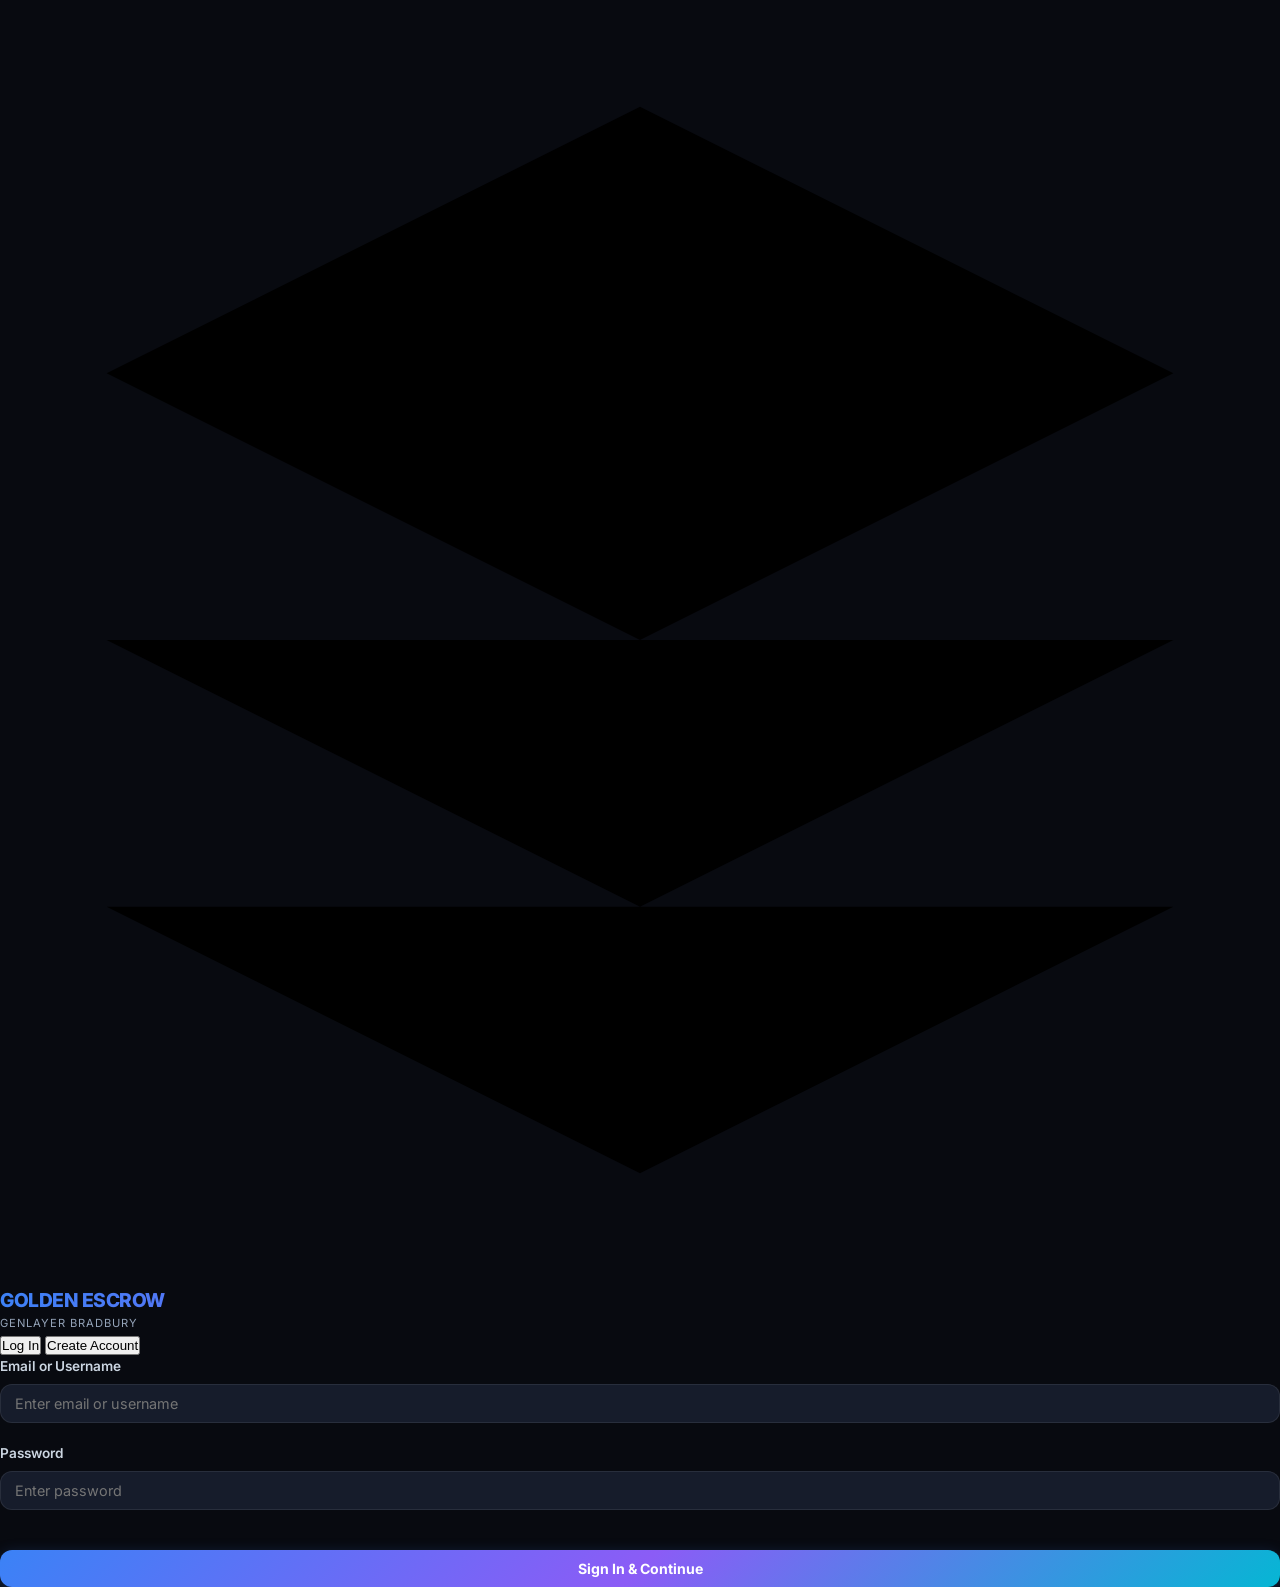
==== commit 041cdfd4: "style: complete 2026 Web3 AI-Native visual redesign for Golden Escrow (4-node pipeline visualizer, 1" ====
--- a/frontend/index.html
+++ b/frontend/index.html
@@ -3,15 +3,15 @@
 <head>
   <meta charset="UTF-8">
   <meta name="viewport" content="width=device-width, initial-scale=1.0">
-  <title>GenLayer Intellex Protocol | Autonomous AI Escrow & Truth Oracle</title>
-  <meta name="description" content="Decentralized Intelligent Escrow Bounties and Multi-Source Truth Oracle powered by GenLayer GenVM and Optimistic Democracy on GenLayer Bradbury Network.">
+  <title>Golden Escrow | Intelligent Escrow Infrastructure & AI Verification</title>
+  <meta name="description" content="Decentralized Intelligent Escrow Infrastructure powered by GenLayer GenVM autonomous AI reasoning and committee validator consensus on GenLayer Bradbury.">
   <link rel="preconnect" href="https://fonts.googleapis.com">
   <link rel="preconnect" href="https://fonts.gstatic.com" crossorigin>
   <link href="https://fonts.googleapis.com/css2?family=Inter:wght@400;500;600;700;800&family=JetBrains+Mono:wght@400;600;700&display=swap" rel="stylesheet">
   <link rel="stylesheet" href="css/style.css">
 </head>
 <body>
-  <!-- SCREEN 1: INITIAL LOGIN & SIGN UP PAGE -->
+  <!-- SCREEN 1: LOGIN & AUTH -->
   <div class="app-screen active" id="login-screen">
     <div class="auth-container">
       <div class="auth-card">
@@ -22,112 +22,81 @@
             </svg>
           </div>
           <div class="brand-text">
-            <h1>INTELLEX</h1>
+            <h1>GOLDEN ESCROW</h1>
             <span>GenLayer Bradbury</span>
           </div>
         </div>
 
-        <!-- Auth Navigation Tabs -->
         <div class="auth-tabs">
           <button class="auth-tab-btn active" id="auth-tab-login" onclick="window.switchAuthTab('login')">Log In</button>
           <button class="auth-tab-btn" id="auth-tab-signup" onclick="window.switchAuthTab('signup')">Create Account</button>
         </div>
 
-        <!-- FORM 1: LOG IN TO EXISTING ACCOUNT -->
         <form id="auth-login-form">
           <div class="form-group">
             <label class="form-label">Email or Username</label>
-            <input type="text" class="form-control" id="login-identifier" placeholder="Enter your email or username" required>
-          </div>
-
+            <input type="text" class="form-control" id="login-identifier" placeholder="Enter email or username" required>
+          </div>
           <div class="form-group">
             <label class="form-label">Password</label>
-            <input type="password" class="form-control" id="login-password" placeholder="Enter your password" required>
-          </div>
-
-          <button type="submit" class="action-btn" id="login-submit-btn" style="width:100%;margin-top:1.25rem;padding:12px;font-size:0.95rem;">
+            <input type="password" class="form-control" id="login-password" placeholder="Enter password" required>
+          </div>
+          <button type="submit" class="action-btn" id="login-submit-btn" style="width:100%;margin-top:1.25rem;">
             Sign In &amp; Continue
           </button>
         </form>
 
-        <!-- FORM 2: CREATE NEW ACCOUNT -->
         <form id="auth-signup-form" style="display:none;">
           <div class="form-group">
             <label class="form-label">Full Name</label>
-            <input type="text" class="form-control" id="signup-fullname" placeholder="Enter your full name" required>
-          </div>
-
+            <input type="text" class="form-control" id="signup-fullname" placeholder="Full Name" required>
+          </div>
           <div class="form-group">
             <label class="form-label">Email Address</label>
             <input type="email" class="form-control" id="signup-email" placeholder="name@domain.com" required>
           </div>
-
           <div class="form-group">
             <label class="form-label">Choose Password</label>
-            <input type="password" class="form-control" id="signup-password" placeholder="Create a password" required>
-          </div>
-
-          <button type="submit" class="action-btn" id="signup-submit-btn" style="width:100%;margin-top:1.25rem;padding:12px;font-size:0.95rem;">
-            Create New Account
+            <input type="password" class="form-control" id="signup-password" placeholder="Password" required>
+          </div>
+          <button type="submit" class="action-btn" id="signup-submit-btn" style="width:100%;margin-top:1.25rem;">
+            Create Account
           </button>
         </form>
-
-        <div style="margin-top:1.5rem;text-align:center;font-size:0.8rem;color:var(--text-dim);">
-          Enter your credentials to Log In or Create a New Account.
-        </div>
-      </div>
-    </div>
-  </div>
-
-  <!-- SCREEN 2: INITIAL PERMANENT ROLE SELECTION PAGE -->
+      </div>
+    </div>
+  </div>
+
+  <!-- SCREEN 2: ROLE SELECTION -->
   <div class="app-screen" id="role-selection-screen">
     <div class="role-screen-container">
       <div class="role-header">
         <h2>Choose Your Account Role</h2>
-        <p style="color:var(--warning);font-weight:600;margin-top:4px;">
-          Note: This role will be permanently locked to your account to preserve protocol integrity.
-        </p>
+        <p>Operating on GenLayer Bradbury with autonomous AI verification.</p>
       </div>
 
       <div class="role-grid">
-        <!-- Option A: Builder / Contractor -->
         <div class="role-card-option selected" id="role-card-builder" data-role="builder">
           <span class="role-tag-badge">BUILDER / CONTRACTOR</span>
           <h3>Builder Account</h3>
-          <p>Browse open community escrow bounties, claim tasks created by clients, submit deliverable PRs, verify work via AI, and receive payment payouts.</p>
-        </div>
-
-        <!-- Option B: Client / Buyer -->
+          <p>Browse open community escrow bounties, claim tasks, submit deliverable evidence, and receive verified payouts.</p>
+        </div>
+
         <div class="role-card-option" id="role-card-client" data-role="client">
           <span class="role-tag-badge">CLIENT / BUYER</span>
           <h3>Client Account</h3>
-          <p>Deploy escrow bounty vaults, deposit funds into the smart contract to publicize bounties globally, and review AI verification reports.</p>
-        </div>
-
-        <!-- Option C: DAO Arbiter -->
-        <div class="role-card-option" id="role-card-dao" data-role="dao">
-          <span class="role-tag-badge">DAO ARBITER</span>
-          <h3>DAO Governance Account</h3>
-          <p>Stake GEN tokens in committee validator pools, monitor equivalence consensus, and govern protocol dispute reserves.</p>
-        </div>
-
-        <!-- Option D: Oracle Predictor -->
-        <div class="role-card-option" id="role-card-predictor" data-role="predictor">
-          <span class="role-tag-badge">ORACLE PREDICTOR</span>
-          <h3>Truth Oracle Account</h3>
-          <p>Stake on real-world factual claims verified by automated multi-source web crawlers and GenLayer consensus.</p>
-        </div>
-      </div>
-
-      <button class="action-btn" id="confirm-role-btn" style="padding:14px 40px;font-size:1rem;min-width:280px;">
-        Lock Role &amp; Launch Dashboard
+          <p>Deploy escrow bounty vaults, deposit funds on-chain, define acceptance criteria, and review AI verification reports.</p>
+        </div>
+      </div>
+
+      <button class="action-btn" id="confirm-role-btn" style="padding:14px 40px;font-size:1rem;">
+        Launch Infrastructure Dashboard
       </button>
     </div>
   </div>
 
   <!-- SCREEN 3: MAIN ESCROW PLATFORM DASHBOARD -->
   <div class="app-screen" id="dashboard-screen">
-    <!-- Navbar (Optimized for Mobile & Desktop with Modern Web3 Wallet Extension Integration) -->
     <header class="navbar">
       <div class="navbar-header-top">
         <a href="#" class="brand">
@@ -137,45 +106,32 @@
             </svg>
           </div>
           <div class="brand-text">
-            <h1>INTELLEX</h1>
-            <span>GenLayer Bradbury</span>
+            <h1>GOLDEN ESCROW</h1>
+            <span>Intellex Infrastructure</span>
           </div>
         </a>
-
-        <div class="header-mobile-right">
-          <!-- Web3 Wallet Connection Button (Modern Pill Badge) -->
-          <button class="action-btn btn-sm" id="connect-wallet-btn" onclick="window.openConnectWalletModal()" style="gap:6px;">
-            <span id="wallet-btn-icon">⚡</span>
-            <span id="wallet-btn-text">Connect Wallet</span>
-          </button>
-
-          <div class="user-profile-badge" id="nav-profile-badge">
-            <div>
-              <div id="nav-user-name" style="font-size:0.82rem;font-weight:700;line-height:1.2;">User</div>
-              <div class="role-pill" id="nav-user-role">CLIENT</div>
-            </div>
-          </div>
-
-          <button class="secondary-btn btn-sm" id="logout-btn" style="padding:6px 12px;font-size:0.8rem;border-color:var(--border-subtle);">
-            Log Out
-          </button>
-        </div>
-      </div>
-
-      <!-- Navigation Tabs -->
+      </div>
+
       <nav class="nav-links">
         <button class="nav-tab active" data-tab="escrows" id="nav-tab-escrows">
-          Intelligent Escrow Bounties
+          Intelligent Escrows
         </button>
         <button class="nav-tab" data-tab="oracle" id="nav-tab-oracle">
           TruthForge Oracle
         </button>
       </nav>
 
-      <!-- Sub Telemetry / Network Bar -->
       <div class="nav-wallet">
-        <div class="network-badge">
-          <span>GenLayer Bradbury</span>
+        <button class="action-btn btn-sm" id="connect-wallet-btn" onclick="window.openConnectWalletModal()">
+          <span id="wallet-btn-icon">⚡</span>
+          <span id="wallet-btn-text">Connect Wallet</span>
+        </button>
+
+        <div class="user-profile-badge" id="nav-profile-badge">
+          <div>
+            <div id="nav-user-name" style="font-size:0.82rem;font-weight:700;">User</div>
+            <div class="role-pill" id="nav-user-role">CLIENT</div>
+          </div>
         </div>
 
         <button class="theme-toggle-btn" id="theme-toggle" title="Toggle Theme">
@@ -184,417 +140,169 @@
       </div>
     </header>
 
-    <!-- Main Content Area -->
     <main class="main-content">
-      <!-- Role Welcome Header -->
-      <section class="role-hero-banner" id="personalized-role-banner">
-        <div class="role-hero-left">
-          <h3 id="role-welcome-title">Welcome to Intellex Protocol</h3>
-          <p id="role-welcome-desc">Operating on GenLayer Bradbury Network with autonomous AI verification.</p>
-        </div>
-        <div class="role-hero-actions">
-          <button class="action-btn" id="role-primary-action-btn">
-            + Deploy New Escrow Bounty
-          </button>
+      <!-- HERO BANNER & 4-NODE PIPELINE DIAGRAM -->
+      <section class="hero-banner">
+        <h2 class="hero-title">Intelligent Escrow for Work You Can <span class="highlight">Verify.</span></h2>
+        <p class="hero-desc">
+          Create agreements, submit deliverable evidence, and let GenLayer autonomously verify work against acceptance criteria before on-chain settlement on GenLayer Bradbury Testnet.
+        </p>
+
+        <div class="pipeline-visualizer">
+          <div class="pipeline-node">
+            <span class="pipeline-step-badge">01 SNAPSHOT</span>
+            <h4>Evidence Submitted</h4>
+            <p>Contractor submits PR or deliverable URL with SHA-256 evidence hash.</p>
+          </div>
+          <div class="pipeline-node ai-orb-node">
+            <span class="ai-orb-icon"></span>
+            <span class="pipeline-step-badge">02 AI EVALUATION</span>
+            <h4>GenVM AI Reasoning</h4>
+            <p>LLM reasoning evaluates criteria inside GenVM sandbox containers.</p>
+          </div>
+          <div class="pipeline-node">
+            <span class="pipeline-step-badge">03 CONSENSUS</span>
+            <h4>Committee Consensus</h4>
+            <p>Independent committee validators check score without decision anchoring.</p>
+          </div>
+          <div class="pipeline-node">
+            <span class="pipeline-step-badge">04 SETTLEMENT</span>
+            <h4>On-Chain Settlement</h4>
+            <p>Escrow balance disburses automatically upon verified verdict.</p>
+          </div>
         </div>
       </section>
 
-      <!-- Network Telemetry -->
-      <section class="hero-banner">
-        <h2 class="hero-title">Autonomous AI-Governed <span class="highlight">Escrow Bounties</span> &amp; Intelligent Contracts</h2>
-        <p class="hero-desc">
-          Connect your Web3 Wallet extension (MetaMask, Rabby, Coinbase, Trust, Rainbow, OKX) to deploy AI-governed Intelligent Escrow Vaults on GenLayer Bradbury. Milestone payouts are verified autonomously by LLM reasoning and real-time web scrapers inside GenVM.
-        </p>
-
-        <div class="network-stats-row">
-          <div class="stat-item">
-            <span class="stat-label">Escrow Contract Address</span>
-            <div class="stat-value neon" id="stat-deployed-escrow" style="font-size:0.88rem;">
-              <a href="https://studio.genlayer.com/contract/0xc40d279E9f8a48AEE0c6383A23Bf3431d0B620Ec" target="_blank" style="color:var(--primary);text-decoration:underline;">0xc40d...20Ec</a>
-            </div>
-            <button class="secondary-btn btn-sm" onclick="window.copyContractAddress('0xc40d279E9f8a48AEE0c6383A23Bf3431d0B620Ec')" style="margin-top:6px;font-size:0.7rem;padding:2px 8px;">
-              Copy Address
-            </button>
-          </div>
-          <div class="stat-item">
-            <span class="stat-label">Oracle Contract Address</span>
-            <div class="stat-value neon" id="stat-deployed-oracle" style="font-size:0.88rem;">
-              <a href="https://studio.genlayer.com/contract/0x503402BF6Ccadf366D269FE397B79c2CFfF011AC" target="_blank" style="color:var(--primary);text-decoration:underline;">0x5034...11AC</a>
-            </div>
-            <button class="secondary-btn btn-sm" onclick="window.copyContractAddress('0x503402BF6Ccadf366D269FE397B79c2CFfF011AC')" style="margin-top:6px;font-size:0.7rem;padding:2px 8px;">
-              Copy Address
-            </button>
-          </div>
-          <div class="stat-item">
-            <span class="stat-label">Active Committee Validators</span>
-            <div class="stat-value neon" id="stat-validators">5 Nodes</div>
-          </div>
-          <div class="stat-item">
-            <span class="stat-label">Network Environment</span>
-            <div class="stat-value" id="stat-network" style="color:var(--primary);font-weight:700;">GenLayer Bradbury</div>
-          </div>
-        </div>
-      </section>
-
-      <!-- TAB 1: INTELLIGENT ESCROW BOUNTIES -->
+      <!-- TAB 1: INTELLIGENT ESCROWS -->
       <section class="tab-content active" id="escrows-tab">
-        <div class="section-header">
-          <div class="section-title" id="escrow-section-title">
-            Intelligent Escrow Bounties &amp; Tasks
-          </div>
-          <button class="action-btn" id="open-create-escrow-btn">
-            + Deploy New Escrow Bounty
-          </button>
-        </div>
-
         <div class="search-filter-section">
           <div class="search-box-wrapper">
-            <input type="text" class="search-input" id="escrow-search-input" placeholder="Search bounties by title, category, requirements, or wallet address...">
-          </div>
-
+            <input type="text" class="search-input" id="escrow-search-input" placeholder="Search bounties by title, category, or ID...">
+          </div>
           <div class="filter-chips">
-            <button class="filter-chip active" data-filter="all">All Bounties (<span id="count-all">0</span>)</button>
-            <button class="filter-chip" data-filter="open">Open Bounties (<span id="count-open">0</span>)</button>
-            <button class="filter-chip" data-filter="my-jobs">My Bounties (<span id="count-my">0</span>)</button>
-            <button class="filter-chip" data-filter="completed">Verified (<span id="count-completed">0</span>)</button>
-          </div>
-        </div>
-
-        <div class="cards-grid" id="escrows-list">
-          <!-- Dynamic Cards -->
+            <button class="filter-chip active" data-filter="all">All Bounties</button>
+            <button class="filter-chip" data-filter="open">Open</button>
+            <button class="filter-chip" data-filter="active">Active</button>
+            <button class="filter-chip" data-filter="submitted">Submitted</button>
+            <button class="filter-chip" data-filter="verifying">Verifying</button>
+            <button class="filter-chip" data-filter="payout_claimable">Approved</button>
+            <button class="filter-chip" data-filter="payout_claimed">Completed</button>
+          </div>
+          <button class="action-btn" id="open-create-escrow-btn">
+            + Deploy New Escrow
+          </button>
+        </div>
+
+        <div class="cards-grid" id="escrow-cards-container">
+          <!-- Dynamic Escrow Cards Injected by JS -->
         </div>
       </section>
 
       <!-- TAB 2: TRUTHFORGE ORACLE -->
-      <section class="tab-content" id="oracle-tab">
-        <div class="section-header">
-          <div class="section-title">
-            TruthForge Autonomous Prediction Markets
-          </div>
+      <section class="tab-content" id="oracle-tab" style="display:none;">
+        <div class="search-filter-section">
+          <div class="section-title">TruthForge Oracle Prediction Markets</div>
           <button class="action-btn" id="open-create-market-btn">
-            + Create Truth Market
+            + Create Oracle Market
           </button>
         </div>
-
-        <div class="cards-grid" id="markets-list">
-          <!-- Dynamic Markets -->
+        <div class="cards-grid" id="oracle-cards-container">
+          <!-- Dynamic Oracle Cards Injected by JS -->
         </div>
       </section>
     </main>
-
-    <!-- TOAST CONTAINER -->
-    <div class="toast-container" id="toast-container"></div>
-
-    <!-- MODAL 0: MODERNIZED WEB3 WALLET EXTENSION DETECTION -->
-    <div class="modal-overlay" id="connect-wallet-modal">
-      <div class="modal-card wallet-modal-card">
-        <div class="modal-header">
-          <div>
-            <h3 class="modal-title" style="display:flex;align-items:center;gap:8px;">
-              <span>Connect Web3 Wallet</span>
-              <span style="font-size:0.72rem;padding:3px 8px;border-radius:12px;background:rgba(var(--primary-rgb),0.15);color:var(--primary);font-weight:700;">EIP-1193</span>
-            </h3>
-            <p style="font-size:0.8rem;color:var(--text-muted);margin-top:2px;margin-bottom:0;">
-              Detected wallet extensions in your browser
-            </p>
-          </div>
-          <button class="close-btn" onclick="window.closeModals()">&times;</button>
-        </div>
-
-        <!-- Dynamic List of Detected Browser Wallets -->
-        <div class="wallet-grid-list" id="detected-wallets-list">
-          <!-- Rendered dynamically by detectAvailableWallets() -->
-        </div>
-
-        <div style="padding:12px 14px;background:rgba(var(--primary-rgb),0.06);border:1px solid rgba(var(--primary-rgb),0.2);border-radius:var(--radius-md);font-size:0.78rem;color:var(--text-muted);display:flex;align-items:center;justify-content:space-between;">
-          <span>Network: <strong>GenLayer Bradbury</strong></span>
-          <span style="color:var(--success);font-weight:700;display:flex;align-items:center;gap:4px;">
-            <span class="pulse-dot"></span> Active
-          </span>
-        </div>
-      </div>
-    </div>
-
-    <!-- MODAL 1: CREATE ESCROW BOUNTY -->
-    <div class="modal-overlay" id="create-escrow-modal">
-      <div class="modal-card">
-        <div class="modal-header">
-          <h3 class="modal-title">Deploy Escrow Bounty Vault</h3>
-          <button class="close-btn" onclick="window.closeModals()">&times;</button>
-        </div>
-
-        <form id="create-escrow-form">
-          <div class="form-group">
-            <label class="form-label">Bounty Task Title</label>
-            <input type="text" class="form-control" id="escrow-title" placeholder="e.g. Smart Contract Security Audit" required>
-          </div>
-          <div class="form-group">
-            <label class="form-label">Category</label>
-            <select class="form-control" id="escrow-category">
-              <option value="Smart Contract Security">Smart Contract Security</option>
-              <option value="SDK & Developer Tooling" selected>SDK & Developer Tooling</option>
-              <option value="Design & UI/UX">Design & UI/UX</option>
-              <option value="AI Agents & GenVM">AI Agents & GenVM</option>
-            </select>
-          </div>
-          <div class="form-group">
-            <label class="form-label">Bounty Description</label>
-            <textarea class="form-control" id="escrow-desc" placeholder="Summary of required deliverable and objectives..." required></textarea>
-          </div>
-
-          <div style="display:grid;grid-template-columns:1fr 1fr;gap:12px;">
-            <div class="form-group">
-              <label class="form-label">Assignment</label>
-              <select class="form-control" id="escrow-assignment-mode">
-                <option value="open">Open Community Task (Anyone can claim)</option>
-                <option value="assigned">Specific Contractor Wallet</option>
-              </select>
-            </div>
-            <div class="form-group" id="contractor-input-wrapper" style="display:none;">
-              <label class="form-label">Contractor Wallet Address</label>
-              <input type="text" class="form-control" id="escrow-contractor" placeholder="0x...">
-            </div>
-            <div class="form-group">
-              <label class="form-label">Escrow Deposit Amount (GEN)</label>
-              <input type="number" class="form-control" id="escrow-amount" placeholder="e.g. 500" min="10" required>
-            </div>
-          </div>
-
-          <div class="form-group">
-            <label class="form-label">Task Requirements</label>
-            <input type="text" class="form-control" id="escrow-requirements" placeholder="Requirements summary..." required>
-          </div>
-          <div class="form-group">
-            <label class="form-label">AI Acceptance Criteria</label>
-            <textarea class="form-control" id="escrow-criteria" rows="3" placeholder="Acceptance criteria for AI verification..." required></textarea>
-          </div>
-
-          <div style="padding:12px;background:rgba(var(--primary-rgb),0.08);border:1px solid rgba(var(--primary-rgb),0.25);border-radius:var(--radius-md);margin-bottom:1rem;font-size:0.82rem;color:var(--text-main);">
-            <strong>Wallet Extension Integration:</strong> Deploying this bounty will use your connected Web3 extension wallet to lock funds into the smart contract address on GenLayer Bradbury.
-          </div>
-
-          <button type="submit" class="action-btn" id="create-escrow-submit-btn" style="width:100%;margin-top:0.5rem;">
-            Deploy &amp; Publicize Escrow Bounty
-          </button>
-        </form>
-      </div>
-    </div>
-
-    <!-- MODAL 1.5: DEPOSIT PAYMENT REQUIRED TO PUBLICIZE ESCROW BOUNTY -->
-    <div class="modal-overlay" id="deposit-payment-modal">
-      <div class="modal-card">
-        <div class="modal-header">
-          <h3 class="modal-title">Confirm Wallet Extension Deposit</h3>
-          <button class="close-btn" onclick="window.closeModals()">&times;</button>
-        </div>
-
-        <div style="padding:14px;background:rgba(16, 185, 129, 0.1);border:1px solid rgba(16, 185, 129, 0.3);border-radius:var(--radius-md);margin-bottom:1.25rem;">
-          <div style="font-size:0.95rem;font-weight:700;color:var(--success);margin-bottom:4px;">
-            Web3 Wallet Extension Confirmation
-          </div>
-          <div style="font-size:0.85rem;color:var(--text-main);">
-            To publicize <strong id="deposit-task-title" style="color:var(--primary);">Bounty Task</strong> to Builders worldwide, confirm sending <strong id="deposit-task-amount" style="color:var(--success);">500 GEN</strong> from your connected Web3 wallet to the Intelligent Escrow Contract address.
-          </div>
-        </div>
-
-        <!-- Copy Escrow Contract Address Box -->
-        <div style="background:var(--bg-glass);border:1px solid var(--border-subtle);border-radius:var(--radius-md);padding:12px;margin-bottom:1.25rem;">
-          <div style="font-size:0.75rem;color:var(--text-muted);margin-bottom:4px;">GenLayer Intelligent Escrow Contract Address (GenLayer Bradbury)</div>
-          <div style="font-family:var(--font-mono);font-size:0.88rem;color:var(--primary);font-weight:700;word-break:break-all;margin-bottom:8px;">0xc40d279E9f8a48AEE0c6383A23Bf3431d0B620Ec</div>
-          <button type="button" class="secondary-btn btn-sm" onclick="window.copyContractAddress('0xc40d279E9f8a48AEE0c6383A23Bf3431d0B620Ec')" style="font-size:0.78rem;">
-            Copy Contract Address
-          </button>
-        </div>
-
-        <div style="display:flex;flex-direction:column;gap:10px;">
-          <button type="button" class="action-btn" id="confirm-deposit-sent-btn" style="width:100%;padding:14px;font-size:0.95rem;">
-            Confirm &amp; Publicize via Wallet Extension
-          </button>
-          <button type="button" class="secondary-btn" onclick="window.closeModals()" style="width:100%;">
-            Cancel
-          </button>
-        </div>
-      </div>
-    </div>
-
-    <!-- MODAL 2: SUBMIT DELIVERABLE -->
-    <div class="modal-overlay" id="submit-deliverable-modal">
-      <div class="modal-card">
-        <div class="modal-header">
-          <h3 class="modal-title">Submit Deliverable for AI Verification</h3>
-          <button class="close-btn" onclick="window.closeModals()">&times;</button>
-        </div>
-        <form id="submit-deliverable-form">
-          <div class="form-group">
-            <label class="form-label">Deliverable URL (GitHub / Figma / Docs)</label>
-            <input type="url" class="form-control" id="deliv-url" placeholder="https://github.com/myorg/project-repo" required>
-          </div>
-          <div class="form-group">
-            <label class="form-label">Contractor Submission Notes</label>
-            <textarea class="form-control" id="deliv-notes" rows="4" placeholder="Detail how requirements were fulfilled..." required></textarea>
-          </div>
-          <button type="submit" class="action-btn" id="submit-deliv-btn" style="width:100%;margin-top:1rem;">
-            Submit to Intelligent Contract
-          </button>
-        </form>
-      </div>
-    </div>
-
-    <!-- MODAL 3: DEVELOPER PAYOUT DESTINATION ADDRESS PROMPT -->
-    <div class="modal-overlay" id="payout-address-modal">
-      <div class="modal-card">
-        <div class="modal-header">
-          <h3 class="modal-title">Enter Payout Destination Address</h3>
-          <button class="close-btn" onclick="window.closeModals()">&times;</button>
-        </div>
-        <div style="padding:12px;background:rgba(16, 185, 129, 0.1);border:1px solid rgba(16, 185, 129, 0.3);border-radius:var(--radius-md);margin-bottom:1.25rem;">
-          <div style="font-size:0.95rem;font-weight:700;color:var(--success);margin-bottom:4px;">
-            Task Verification Passed!
-          </div>
-          <div style="font-size:0.85rem;color:var(--text-main);">
-            GenVM Committee verified your deliverable (Score: <span id="payout-score-tag">92</span>/100). The escrow vault is ready to disburse <strong id="payout-amount-tag" style="color:var(--primary);">500 GEN</strong> on GenLayer Bradbury.
-          </div>
-        </div>
-
-        <form id="payout-address-form">
-          <div class="form-group">
-            <label class="form-label">Payout Destination Address</label>
-            <input type="text" class="form-control" id="payout-destination-address" placeholder="Enter your payout address (e.g. 0x...)" required>
-          </div>
-
-          <button type="submit" class="action-btn" id="confirm-payout-btn" style="width:100%;margin-top:1rem;">
-            Disburse Payment to Address
-          </button>
-        </form>
-      </div>
-    </div>
-
-    <!-- MODAL 4: GENVM AI ARBITRATION VISUALIZER WITH SPINNER -->
-    <div class="modal-overlay" id="ai-arbitration-modal">
-      <div class="modal-card">
-        <div class="modal-header">
-          <h3 class="modal-title">GenVM AI Arbitration in Progress</h3>
-          <button class="close-btn" onclick="window.closeModals()">&times;</button>
-        </div>
-        <div style="display:flex;align-items:center;gap:12px;margin-bottom:1rem;">
-          <div class="spinner"></div>
-          <p style="font-size:0.88rem;color:var(--text-muted);margin:0;">
-            Executing decentralized non-deterministic verification across GenLayer Bradbury committee validators.
-          </p>
-        </div>
-
-        <div class="genvm-execution-flow">
-          <div class="step-row" id="step-1">
-            <div class="step-icon">1</div>
-            <div class="step-info">
-              <h4>Committee Selection</h4>
-              <p>5 Staked Validator Nodes appointed for consensus round</p>
-            </div>
-          </div>
-          <div class="step-row" id="step-2">
-            <div class="step-icon">2</div>
-            <div class="step-info">
-              <h4>Non-Deterministic Web Ingestion</h4>
-              <p>Executing gl.nondet.web.render() on submitted deliverable snapshot</p>
-            </div>
-          </div>
-          <div class="step-row" id="step-3">
-            <div class="step-icon">3</div>
-            <div class="step-info">
-              <h4>LLM Reasoning &amp; Rubric Scoring</h4>
-              <p>Executing gl.nondet.exec_prompt() against milestone acceptance criteria</p>
-            </div>
-          </div>
-          <div class="step-row" id="step-4">
-            <div class="step-icon">4</div>
-            <div class="step-info">
-              <h4>Equivalence Principle Consensus</h4>
-              <p>Aggregating BLS validator signatures &amp; verifying non-comparative consensus</p>
-            </div>
-          </div>
-          <div class="step-row" id="step-5">
-            <div class="step-icon">5</div>
-            <div class="step-info">
-              <h4>Autonomous Verification Finalized</h4>
-              <p>Prompting developer for payout destination address</p>
-            </div>
-          </div>
-        </div>
-
-        <div id="arbitration-status-text" style="font-family:var(--font-mono);font-size:0.82rem;color:var(--primary);text-align:center;padding:10px;background:rgba(var(--primary-rgb), 0.08);border-radius:var(--radius-sm);border:1px solid rgba(var(--primary-rgb), 0.2);">
-          Initializing GenVM Execution Environment...
-        </div>
-      </div>
-    </div>
-
-    <!-- MODAL 5: RESOLUTION REPORT -->
-    <div class="modal-overlay" id="resolution-details-modal">
-      <div class="modal-card">
-        <div class="modal-header">
-          <h3 class="modal-title">GenLayer AI Verification Report</h3>
-          <button class="close-btn" onclick="window.closeModals()">&times;</button>
-        </div>
-        <div id="report-modal-body">
-          <!-- Populated by JS -->
-        </div>
-      </div>
-    </div>
-
-    <!-- MODAL 6: STAKE ON MARKET -->
-    <div class="modal-overlay" id="stake-modal">
-      <div class="modal-card">
-        <div class="modal-header">
-          <h3 class="modal-title">Stake on Outcome</h3>
-          <button class="close-btn" onclick="window.closeModals()">&times;</button>
-        </div>
-        <form id="stake-form">
-          <div style="font-size:1.1rem;margin-bottom:1rem;">
-            Staking on: <span id="stake-side-indicator" style="font-weight:700;">YES</span>
-          </div>
-          <div class="form-group">
-            <label class="form-label">Stake Amount (GEN)</label>
-            <input type="number" class="form-control" id="stake-amount" value="50" min="1" required>
-          </div>
-          <button type="submit" class="action-btn" id="stake-submit-btn" style="width:100%;margin-top:1rem;">
-            Confirm Stake
-          </button>
-        </form>
-      </div>
-    </div>
-
-    <!-- MODAL 7: CREATE MARKET -->
-    <div class="modal-overlay" id="create-market-modal">
-      <div class="modal-card">
-        <div class="modal-header">
-          <h3 class="modal-title">Create TruthForge Oracle Market</h3>
-          <button class="close-btn" onclick="window.closeModals()">&times;</button>
-        </div>
-        <form id="create-market-form">
-          <div class="form-group">
-            <label class="form-label">Market Question / Claim</label>
-            <input type="text" class="form-control" id="market-question" placeholder="e.g. Did Ethereum gas drop below 5 gwei on August 15, 2026?" required>
-          </div>
-          <div class="form-group">
-            <label class="form-label">Category</label>
-            <input type="text" class="form-control" id="market-category" value="Crypto & Web3" required>
-          </div>
-          <div class="form-group">
-            <label class="form-label">Resolution Criteria</label>
-            <textarea class="form-control" id="market-criteria" rows="2" placeholder="Exact conditions under which outcome is YES vs NO..." required></textarea>
-          </div>
-          <div class="form-group">
-            <label class="form-label">Verified Resolution Sources (URLs, 1 per line)</label>
-            <textarea class="form-control" id="market-sources" rows="3" placeholder="https://..." required></textarea>
-          </div>
-          <button type="submit" class="action-btn" style="width:100%;margin-top:1rem;">
-            Deploy Truth Market
-          </button>
-        </form>
-      </div>
-    </div>
-  </div>
-
-  <script src="js/contracts_code.js"></script>
+  </div>
+
+  <!-- MODAL 1: CONNECT WALLET EXTENSION MODAL -->
+  <div class="modal-overlay" id="connect-wallet-modal">
+    <div class="modal-card">
+      <div class="modal-header">
+        <h3 class="modal-title">Connect Web3 Wallet</h3>
+        <button class="modal-close-btn" onclick="window.closeConnectWalletModal()">&times;</button>
+      </div>
+      <p style="color:var(--text-muted);margin-bottom:1.5rem;font-size:0.9rem;">
+        Select your installed Web3 Wallet extension to connect to GenLayer Bradbury.
+      </p>
+      <div style="display:grid;gap:10px;">
+        <button class="secondary-btn" style="justify-content:flex-start;" onclick="window.connectWeb3Wallet('metamask')">
+          🦊 MetaMask / Web3 Extension
+        </button>
+        <button class="secondary-btn" style="justify-content:flex-start;" onclick="window.connectWeb3Wallet('rabby')">
+          🐰 Rabby Wallet
+        </button>
+        <button class="secondary-btn" style="justify-content:flex-start;" onclick="window.connectWeb3Wallet('coinbase')">
+          🔵 Coinbase Wallet
+        </button>
+      </div>
+    </div>
+  </div>
+
+  <!-- MODAL 2: CREATE ESCROW WIZARD MODAL -->
+  <div class="modal-overlay" id="create-escrow-modal">
+    <div class="modal-card">
+      <div class="modal-header">
+        <h3 class="modal-title">Deploy New Escrow Vault</h3>
+        <button class="modal-close-btn" onclick="window.closeCreateEscrowModal()">&times;</button>
+      </div>
+      <form id="create-escrow-form">
+        <div class="form-group">
+          <label class="form-label">Task Title</label>
+          <input type="text" class="form-control" id="escrow-title" placeholder="e.g. Implement Py-GenLayer SDK Feature" required>
+        </div>
+        <div class="form-group">
+          <label class="form-label">Category</label>
+          <input type="text" class="form-control" id="escrow-category" placeholder="SDK & Developer Tooling" value="SDK & Developer Tooling">
+        </div>
+        <div class="form-group">
+          <label class="form-label">Requirements</label>
+          <textarea class="form-control" id="escrow-requirements" placeholder="Detailed technical requirements..." required></textarea>
+        </div>
+        <div class="form-group">
+          <label class="form-label">Acceptance Criteria (for AI Evaluator)</label>
+          <textarea class="form-control" id="escrow-criteria" placeholder="1. Tests pass 100%. 2. Code is clean..." required></textarea>
+        </div>
+        <div class="form-group">
+          <label class="form-label">Bounty Amount (GEN)</label>
+          <input type="number" class="form-control" id="escrow-amount" placeholder="500" value="500" required>
+        </div>
+        <div class="form-group">
+          <label class="form-label">Quality Threshold Score (0 - 100)</label>
+          <input type="number" class="form-control" id="escrow-quality-threshold" placeholder="80" value="80" min="0" max="100" required>
+        </div>
+        <button type="submit" class="action-btn" style="width:100%;margin-top:1rem;">
+          Deploy Vault on-Chain
+        </button>
+      </form>
+    </div>
+  </div>
+
+  <!-- MODAL 3: SUBMIT DELIVERABLE MODAL -->
+  <div class="modal-overlay" id="submit-deliverable-modal">
+    <div class="modal-card">
+      <div class="modal-header">
+        <h3 class="modal-title">Submit Deliverable Evidence</h3>
+        <button class="modal-close-btn" onclick="document.getElementById('submit-deliverable-modal').classList.remove('active')">&times;</button>
+      </div>
+      <form id="submit-deliverable-form">
+        <div class="form-group">
+          <label class="form-label">Deliverable URL (GitHub PR or Live Site)</label>
+          <input type="url" class="form-control" id="deliv-url" placeholder="https://github.com/org/repo/pull/1" required>
+        </div>
+        <div class="form-group">
+          <label class="form-label">Contractor Notes &amp; Verification Evidence</label>
+          <textarea class="form-control" id="deliv-notes" placeholder="Summarize changes and provide evidence links..." required></textarea>
+        </div>
+        <button type="submit" class="action-btn" style="width:100%;margin-top:1rem;">
+          Submit to Intelligent Contract
+        </button>
+      </form>
+    </div>
+  </div>
+
+  <!-- TOAST CONTAINER -->
+  <div id="toast-container"></div>
+
+  <!-- SCRIPTS -->
   <script src="js/api.js"></script>
   <script src="js/app.js"></script>
 </body>
--- a/frontend/css/style.css
+++ b/frontend/css/style.css
@@ -1,90 +1,122 @@
+/* =========================================================
+   GOLDEN ESCROW / INTELLEX PROTOCOL — DESIGN SYSTEM 2026
+   Visual Identity: AI-Native Web3 Infrastructure & Fintech
+   ========================================================= */
+
 :root {
-  /* Dark Theme (Default) */
-  --bg-primary: #090d16;
-  --bg-secondary: #111827;
-  --bg-card: rgba(17, 24, 39, 0.85);
-  --bg-card-hover: rgba(31, 41, 55, 0.95);
-  --bg-glass: rgba(255, 255, 255, 0.03);
-  --border-subtle: rgba(255, 255, 255, 0.09);
-  --border-glow: rgba(14, 165, 233, 0.4);
-  --primary: #0ea5e9;
-  --primary-hover: #0284c7;
-  --primary-rgb: 14, 165, 233;
-  --primary-gradient: linear-gradient(135deg, #0ea5e9 0%, #6366f1 100%);
-  --accent-purple: #6366f1;
+  /* Color System Tokens - Dark First */
+  --bg-canvas: #080a10;
+  --bg-surface: #10141e;
+  --bg-surface-elevated: #161c2b;
+  --bg-surface-hover: #1e263a;
+  --bg-glass: rgba(16, 20, 30, 0.78);
+  --bg-glass-hover: rgba(26, 32, 48, 0.85);
+
+  --border-subtle: rgba(255, 255, 255, 0.08);
+  --border-glow: rgba(59, 130, 246, 0.4);
+  --border-glow-purple: rgba(139, 92, 246, 0.4);
+
+  /* Primary Accent System */
+  --primary: #3b82f6;
+  --primary-hover: #2563eb;
+  --primary-rgb: 59, 130, 246;
+  --primary-gradient: linear-gradient(135deg, #3b82f6 0%, #8b5cf6 50%, #06b6d4 100%);
+  --hero-gradient: linear-gradient(180deg, rgba(30, 41, 59, 0.7) 0%, rgba(15, 23, 42, 0.85) 100%);
+
+  --accent-blue: #3b82f6;
+  --accent-purple: #8b5cf6;
+  --accent-cyan: #06b6d4;
   --success: #10b981;
   --success-glow: rgba(16, 185, 129, 0.25);
   --warning: #f59e0b;
+  --warning-glow: rgba(245, 158, 11, 0.25);
   --danger: #ef4444;
+  --danger-glow: rgba(239, 68, 68, 0.25);
+
+  /* Typography System */
   --text-main: #f8fafc;
+  --text-secondary: #cbd5e1;
   --text-muted: #94a3b8;
   --text-dim: #64748b;
   --font-main: 'Inter', -apple-system, BlinkMacSystemFont, 'Segoe UI', Roboto, sans-serif;
   --font-mono: 'JetBrains Mono', monospace;
+
+  /* Geometry & Radius Tokens */
   --radius-sm: 6px;
   --radius-md: 12px;
   --radius-lg: 18px;
-  --shadow-card: 0 10px 30px -10px rgba(0, 0, 0, 0.5), 0 0 0 1px var(--border-subtle);
-  --shadow-glow: 0 0 25px rgba(14, 165, 233, 0.25);
-  --nav-bg: rgba(17, 24, 39, 0.9);
-  --hero-bg: linear-gradient(180deg, rgba(30, 41, 59, 0.7) 0%, rgba(15, 23, 42, 0.5) 100%);
+  --radius-xl: 24px;
+
+  /* Shadows & Depth Tokens */
+  --shadow-card: 0 16px 36px -8px rgba(0, 0, 0, 0.6), inset 0 1px 0 rgba(255, 255, 255, 0.08);
+  --shadow-glow: 0 0 30px rgba(59, 130, 246, 0.25);
+  --shadow-purple-glow: 0 0 30px rgba(139, 92, 246, 0.25);
+
+  /* Motion & Easing Tokens */
+  --motion-fast: 0.15s cubic-bezier(0.16, 1, 0.3, 1);
+  --motion-normal: 0.25s cubic-bezier(0.16, 1, 0.3, 1);
+  --motion-slow: 0.4s cubic-bezier(0.16, 1, 0.3, 1);
+  --transition: all 0.25s cubic-bezier(0.16, 1, 0.3, 1);
+
+  --nav-bg: rgba(16, 20, 30, 0.88);
   --code-bg: #030712;
   --code-header: #111827;
-  --transition: all 0.25s cubic-bezier(0.16, 1, 0.3, 1);
-}
-
+}
+
+/* Light Theme Override */
 [data-theme="light"] {
-  --bg-primary: #f8fafc;
-  --bg-secondary: #ffffff;
-  --bg-card: rgba(255, 255, 255, 0.9);
-  --bg-card-hover: rgba(255, 255, 255, 0.98);
-  --bg-glass: rgba(0, 0, 0, 0.02);
+  --bg-canvas: #f8fafc;
+  --bg-surface: #ffffff;
+  --bg-surface-elevated: #f1f5f9;
+  --bg-surface-hover: #e2e8f0;
+  --bg-glass: rgba(255, 255, 255, 0.9);
+  --bg-glass-hover: rgba(241, 245, 249, 0.95);
+
   --border-subtle: rgba(0, 0, 0, 0.09);
-  --border-glow: rgba(2, 132, 199, 0.35);
-  --primary: #0284c7;
-  --primary-hover: #0369a1;
-  --primary-rgb: 2, 132, 199;
-  --primary-gradient: linear-gradient(135deg, #0284c7 0%, #4f46e5 100%);
-  --accent-purple: #4f46e5;
-  --success: #059669;
-  --success-glow: rgba(5, 150, 105, 0.2);
-  --warning: #d97706;
-  --danger: #dc2626;
+  --border-glow: rgba(37, 99, 235, 0.35);
+
+  --primary: #2563eb;
+  --primary-hover: #1d4ed8;
+  --primary-rgb: 37, 99, 235;
+  --primary-gradient: linear-gradient(135deg, #2563eb 0%, #7c3aed 50%, #0891b2 100%);
+  --hero-gradient: linear-gradient(180deg, #ffffff 0%, #f1f5f9 100%);
+
   --text-main: #0f172a;
-  --text-muted: #475569;
+  --text-secondary: #334155;
+  --text-muted: #64748b;
   --text-dim: #94a3b8;
+
   --shadow-card: 0 10px 25px -5px rgba(0, 0, 0, 0.06), 0 0 0 1px var(--border-subtle);
-  --shadow-glow: 0 0 20px rgba(2, 132, 199, 0.15);
+  --shadow-glow: 0 0 20px rgba(37, 99, 235, 0.15);
   --nav-bg: rgba(255, 255, 255, 0.92);
-  --hero-bg: linear-gradient(180deg, rgba(255, 255, 255, 0.95) 0%, rgba(241, 245, 249, 0.85) 100%);
-  --code-bg: #0f172a;
-  --code-header: #1e293b;
-}
-
+}
+
+/* Base Reset & Typography */
 * {
   box-sizing: border-box;
   margin: 0;
   padding: 0;
-  transition: background-color 0.2s ease, border-color 0.2s ease, color 0.15s ease;
+  transition: background-color var(--motion-fast), border-color var(--motion-fast), color var(--motion-fast);
 }
 
 body {
   font-family: var(--font-main);
-  background-color: var(--bg-primary);
+  background-color: var(--bg-canvas);
   color: var(--text-main);
   line-height: 1.5;
   min-height: 100vh;
   position: relative;
   overflow-x: hidden;
-}
-
-/* Scrollbar */
+  -webkit-font-smoothing: antialiased;
+}
+
+/* Custom Scrollbar */
 ::-webkit-scrollbar {
   width: 8px;
   height: 8px;
 }
 ::-webkit-scrollbar-track {
-  background: var(--bg-secondary);
+  background: var(--bg-canvas);
 }
 ::-webkit-scrollbar-thumb {
   background: rgba(var(--primary-rgb), 0.3);
@@ -112,7 +144,9 @@
   to { opacity: 1; transform: translateY(0); }
 }
 
-/* Global Loading Spinner Components */
+/* =========================================================
+   GLOBAL LOADING SPINNERS & REUSABLE COMPONENTS
+   ========================================================= */
 .spinner {
   width: 24px;
   height: 24px;
@@ -124,8 +158,8 @@
 }
 
 .spinner-lg {
-  width: 44px;
-  height: 44px;
+  width: 48px;
+  height: 48px;
   border-width: 4px;
 }
 
@@ -160,192 +194,343 @@
   animation: spin 0.7s linear infinite;
 }
 
-/* SCREEN 1: LOGIN & AUTH */
-.auth-container {
-  display: flex;
-  align-items: center;
-  justify-content: center;
-  flex: 1;
-  padding: 2rem 1rem;
-}
-
-.auth-card {
-  background: var(--bg-card);
-  backdrop-filter: blur(16px);
+/* =========================================================
+   HERO SECTION & ANIMATED VERIFICATION PIPELINE DIAGRAM
+   ========================================================= */
+.hero-banner {
+  background: var(--hero-gradient);
+  border: 1px solid var(--border-glow);
+  border-radius: var(--radius-xl);
+  padding: 2.5rem;
+  margin-bottom: 2rem;
+  position: relative;
+  overflow: hidden;
+  box-shadow: var(--shadow-card);
+}
+
+.hero-title {
+  font-size: 2.2rem;
+  font-weight: 800;
+  letter-spacing: -0.75px;
+  line-height: 1.25;
+  margin-bottom: 0.75rem;
+}
+
+.hero-title .highlight {
+  background: var(--primary-gradient);
+  -webkit-background-clip: text;
+  -webkit-text-fill-color: transparent;
+}
+
+.hero-desc {
+  font-size: 1.02rem;
+  color: var(--text-muted);
+  max-width: 780px;
+  line-height: 1.6;
+  margin-bottom: 2rem;
+}
+
+/* Animated 4-Node Verification Pipeline Visualizer */
+.pipeline-visualizer {
+  display: grid;
+  grid-template-columns: repeat(4, 1fr);
+  gap: 1rem;
+  background: var(--bg-surface);
   border: 1px solid var(--border-subtle);
   border-radius: var(--radius-lg);
-  padding: 2.5rem;
-  width: 100%;
-  max-width: 440px;
-  box-shadow: var(--shadow-card);
+  padding: 1.5rem;
   position: relative;
-}
-
-.auth-brand {
-  display: flex;
-  align-items: center;
-  gap: 12px;
-  justify-content: center;
-  margin-bottom: 1.5rem;
-}
-
-.auth-logo-icon {
-  width: 42px;
-  height: 42px;
-  background: var(--primary-gradient);
-  border-radius: var(--radius-md);
-  display: flex;
-  align-items: center;
-  justify-content: center;
-  box-shadow: 0 0 20px rgba(var(--primary-rgb), 0.4);
-}
-
-.auth-logo-icon svg {
-  width: 24px;
-  height: 24px;
-  fill: #ffffff;
-}
-
-.auth-title {
-  font-size: 1.6rem;
-  font-weight: 800;
-  text-align: center;
-  margin-bottom: 0.35rem;
-}
-
-.auth-subtitle {
-  font-size: 0.88rem;
-  color: var(--text-muted);
-  text-align: center;
-  margin-bottom: 1.5rem;
-}
-
-/* Auth Tabs (Log In vs Create Account) */
-.auth-tabs {
-  display: grid;
-  grid-template-columns: 1fr 1fr;
-  gap: 6px;
-  background: var(--bg-glass);
-  padding: 4px;
-  border-radius: var(--radius-md);
-  border: 1px solid var(--border-subtle);
-  margin-bottom: 1.5rem;
-}
-
-.auth-tab-btn {
-  padding: 8px;
-  border: none;
-  background: transparent;
-  color: var(--text-muted);
-  font-size: 0.85rem;
-  font-weight: 600;
-  border-radius: var(--radius-sm);
-  cursor: pointer;
-  transition: var(--transition);
-}
-
-.auth-tab-btn.active {
-  background: var(--primary);
-  color: #ffffff;
-  font-weight: 700;
-  box-shadow: 0 2px 10px rgba(var(--primary-rgb), 0.3);
-}
-
-/* SCREEN 2: ROLE SELECTION */
-.role-screen-container {
-  display: flex;
-  flex-direction: column;
-  align-items: center;
-  justify-content: center;
-  flex: 1;
-  padding: 3rem 1.5rem;
-  max-width: 860px;
-  margin: 0 auto;
-  width: 100%;
-}
-
-.role-header {
-  text-align: center;
-  margin-bottom: 2.5rem;
-}
-
-.role-header h2 {
-  font-size: 2rem;
-  font-weight: 800;
-  margin-bottom: 0.5rem;
-}
-
-.role-header p {
-  color: var(--text-muted);
-  font-size: 1.02rem;
-}
-
-.role-grid {
-  display: grid;
-  grid-template-columns: repeat(2, 1fr);
-  gap: 1.5rem;
-  width: 100%;
-  margin-bottom: 2rem;
-}
-
-@media (max-width: 640px) {
-  .role-grid {
+  margin-top: 1.5rem;
+}
+
+@media (max-width: 900px) {
+  .pipeline-visualizer {
+    grid-template-columns: repeat(2, 1fr);
+  }
+}
+
+@media (max-width: 540px) {
+  .pipeline-visualizer {
     grid-template-columns: 1fr;
   }
 }
 
-.role-card-option {
-  background: var(--bg-card);
-  border: 2px solid var(--border-subtle);
-  border-radius: var(--radius-lg);
-  padding: 2rem 1.5rem;
-  cursor: pointer;
-  transition: var(--transition);
+.pipeline-node {
+  background: var(--bg-surface-elevated);
+  border: 1px solid var(--border-subtle);
+  border-radius: var(--radius-md);
+  padding: 1.25rem;
   display: flex;
   flex-direction: column;
   align-items: flex-start;
   position: relative;
-  overflow: hidden;
-}
-
-.role-card-option:hover {
+  transition: var(--transition);
+}
+
+.pipeline-node:hover {
+  border-color: var(--primary);
+  transform: translateY(-2px);
+  box-shadow: var(--shadow-glow);
+}
+
+.pipeline-step-badge {
+  font-family: var(--font-mono);
+  font-size: 0.75rem;
+  font-weight: 700;
+  color: var(--accent-cyan);
+  background: rgba(6, 182, 212, 0.12);
+  padding: 2px 8px;
+  border-radius: 4px;
+  margin-bottom: 0.75rem;
+}
+
+.pipeline-node h4 {
+  font-size: 0.95rem;
+  font-weight: 700;
+  margin-bottom: 0.25rem;
+}
+
+.pipeline-node p {
+  font-size: 0.8rem;
+  color: var(--text-muted);
+}
+
+/* Pulsing AI Evaluator Orb Node */
+.pipeline-node.ai-orb-node {
+  border-color: var(--border-glow-purple);
+  box-shadow: var(--shadow-purple-glow);
+}
+
+.ai-orb-icon {
+  width: 28px;
+  height: 28px;
+  border-radius: 50%;
+  background: radial-gradient(circle, var(--accent-purple) 0%, var(--primary) 100%);
+  display: inline-block;
+  margin-bottom: 0.5rem;
+  box-shadow: 0 0 16px var(--accent-purple);
+  animation: orbPulse 2.5s ease-in-out infinite;
+}
+
+@keyframes orbPulse {
+  0%, 100% { transform: scale(1); opacity: 0.9; }
+  50% { transform: scale(1.15); opacity: 1; box-shadow: 0 0 24px var(--accent-purple); }
+}
+
+/* =========================================================
+   ESCROW CARDS & 16-STATE BADGES
+   ========================================================= */
+.cards-grid {
+  display: grid;
+  grid-template-columns: repeat(auto-fill, minmax(380px, 1fr));
+  gap: 1.5rem;
+}
+
+@media (max-width: 480px) {
+  .cards-grid {
+    grid-template-columns: 1fr;
+  }
+}
+
+.escrow-card {
+  background: var(--bg-surface);
+  border: 1px solid var(--border-subtle);
+  border-radius: var(--radius-lg);
+  padding: 1.5rem;
+  display: flex;
+  flex-direction: column;
+  gap: 1rem;
+  transition: var(--transition);
+  position: relative;
+}
+
+.escrow-card:hover {
   border-color: var(--primary);
   transform: translateY(-4px);
   box-shadow: var(--shadow-card), var(--shadow-glow);
-  background: var(--bg-card-hover);
-}
-
-.role-card-option.selected {
-  border-color: var(--primary);
-  background: rgba(var(--primary-rgb), 0.1);
-  box-shadow: 0 0 25px rgba(var(--primary-rgb), 0.25);
-}
-
-.role-tag-badge {
+  background: var(--bg-surface-hover);
+}
+
+.escrow-card-header {
+  display: flex;
+  align-items: flex-start;
+  justify-content: space-between;
+  gap: 12px;
+}
+
+.escrow-id-badge {
+  font-family: var(--font-mono);
+  font-size: 0.8rem;
+  font-weight: 700;
+  color: var(--text-muted);
+}
+
+.escrow-title {
+  font-size: 1.15rem;
+  font-weight: 700;
+  line-height: 1.35;
+  color: var(--text-main);
+}
+
+.escrow-category-pill {
+  font-size: 0.72rem;
+  font-weight: 600;
+  padding: 3px 8px;
+  border-radius: 12px;
+  background: rgba(255, 255, 255, 0.05);
+  color: var(--text-muted);
+  border: 1px solid var(--border-subtle);
+}
+
+/* 16-State Status Pill Styling */
+.status-pill {
+  display: inline-flex;
+  align-items: center;
+  gap: 6px;
+  font-family: var(--font-mono);
   font-size: 0.72rem;
   font-weight: 700;
+  padding: 4px 10px;
+  border-radius: 20px;
   text-transform: uppercase;
   letter-spacing: 0.5px;
-  padding: 3px 8px;
-  border-radius: 4px;
-  background: rgba(var(--primary-rgb), 0.15);
-  color: var(--primary);
-  margin-bottom: 1rem;
-}
-
-.role-card-option h3 {
-  font-size: 1.25rem;
+}
+
+.status-CREATED {
+  background: rgba(148, 163, 184, 0.12);
+  color: #cbd5e1;
+  border: 1px solid rgba(148, 163, 184, 0.3);
+}
+
+.status-FUNDED {
+  background: rgba(99, 102, 241, 0.12);
+  color: #818cf8;
+  border: 1px solid rgba(99, 102, 241, 0.3);
+}
+
+.status-OPEN_FOR_CLAIM {
+  background: rgba(59, 130, 246, 0.12);
+  color: #60a5fa;
+  border: 1px solid rgba(59, 130, 246, 0.3);
+}
+
+.status-ACTIVE {
+  background: rgba(6, 182, 212, 0.12);
+  color: #22d3ee;
+  border: 1px solid rgba(6, 182, 212, 0.3);
+}
+
+.status-SUBMITTED {
+  background: rgba(245, 158, 11, 0.12);
+  color: #fbbf24;
+  border: 1px solid rgba(245, 158, 11, 0.3);
+}
+
+.status-VERIFYING {
+  background: rgba(139, 92, 246, 0.15);
+  color: #c084fc;
+  border: 1px solid rgba(139, 92, 246, 0.4);
+  animation: pulseVerifying 2s infinite;
+}
+
+@keyframes pulseVerifying {
+  0%, 100% { box-shadow: 0 0 8px rgba(139, 92, 246, 0.4); }
+  50% { box-shadow: 0 0 18px rgba(139, 92, 246, 0.8); }
+}
+
+.status-APPROVED, .status-PAYOUT_CLAIMABLE {
+  background: rgba(16, 185, 129, 0.15);
+  color: #34d399;
+  border: 1px solid rgba(16, 185, 129, 0.4);
+}
+
+.status-PAYOUT_CLAIMED {
+  background: rgba(16, 185, 129, 0.25);
+  color: #6ee7b7;
+  border: 1px solid rgba(16, 185, 129, 0.6);
+}
+
+.status-REJECTED {
+  background: rgba(239, 68, 68, 0.12);
+  color: #f87171;
+  border: 1px solid rgba(239, 68, 68, 0.3);
+}
+
+.status-APPEALED {
+  background: rgba(217, 70, 239, 0.12);
+  color: #e879f9;
+  border: 1px solid rgba(217, 70, 239, 0.3);
+}
+
+.status-REFUNDABLE {
+  background: rgba(244, 63, 94, 0.12);
+  color: #fb7185;
+  border: 1px solid rgba(244, 63, 94, 0.3);
+}
+
+.status-REFUNDED {
+  background: rgba(244, 63, 94, 0.25);
+  color: #fda4af;
+  border: 1px solid rgba(244, 63, 94, 0.5);
+}
+
+.status-EXPIRED {
+  background: rgba(100, 116, 139, 0.15);
+  color: #94a3b8;
+  border: 1px solid rgba(100, 116, 139, 0.3);
+}
+
+.status-CANCELLED {
+  background: rgba(225, 29, 72, 0.1);
+  color: #f43f5e;
+  border: 1px solid rgba(225, 29, 72, 0.25);
+}
+
+/* Escrow Financial Invariant Row */
+.escrow-balances-grid {
+  display: grid;
+  grid-template-columns: repeat(4, 1fr);
+  gap: 6px;
+  background: var(--bg-canvas);
+  border: 1px solid var(--border-subtle);
+  border-radius: var(--radius-md);
+  padding: 8px;
+  font-family: var(--font-mono);
+}
+
+.balance-box {
+  display: flex;
+  flex-direction: column;
+  align-items: center;
+}
+
+.balance-box label {
+  font-size: 0.65rem;
+  color: var(--text-dim);
+  text-transform: uppercase;
+}
+
+.balance-box span {
+  font-size: 0.85rem;
   font-weight: 700;
-  margin-bottom: 0.5rem;
-}
-
-.role-card-option p {
-  font-size: 0.88rem;
+  color: var(--text-main);
+}
+
+/* SHA-256 Evidence Hash Badge */
+.evidence-hash-pill {
+  font-family: var(--font-mono);
+  font-size: 0.72rem;
   color: var(--text-muted);
-  line-height: 1.45;
-}
-
-/* Navigation Bar */
+  background: var(--bg-surface-elevated);
+  padding: 4px 8px;
+  border-radius: var(--radius-sm);
+  border: 1px solid var(--border-subtle);
+  word-break: break-all;
+}
+
+/* =========================================================
+   NAVBAR & APP SHELL LAYOUT
+   ========================================================= */
 .navbar {
   display: flex;
   align-items: center;
@@ -459,7 +644,7 @@
   display: flex;
   align-items: center;
   gap: 10px;
-  background: var(--bg-card);
+  background: var(--bg-surface);
   border: 1px solid var(--border-subtle);
   border-radius: var(--radius-md);
   padding: 6px 12px;
@@ -486,7 +671,7 @@
   padding: 8px 12px;
   border-radius: var(--radius-md);
   border: 1px solid var(--border-subtle);
-  background: var(--bg-card);
+  background: var(--bg-surface);
   color: var(--text-main);
   font-size: 0.82rem;
   font-weight: 600;
@@ -499,40 +684,67 @@
   box-shadow: var(--shadow-glow);
 }
 
-/* Main Dashboard */
-.main-content {
-  flex: 1;
-  max-width: 1300px;
-  margin: 0 auto;
-  padding: 2rem;
-  width: 100%;
-}
-
-.role-hero-banner {
-  background: var(--hero-bg);
-  border: 1px solid var(--border-glow);
-  border-radius: var(--radius-lg);
-  padding: 1.5rem 2rem;
-  margin-bottom: 2rem;
-  display: flex;
-  align-items: center;
-  justify-content: space-between;
-  flex-wrap: wrap;
-  gap: 1.25rem;
-  box-shadow: var(--shadow-card);
-}
-
-.role-hero-left h3 {
-  font-size: 1.35rem;
-  font-weight: 800;
-  margin-bottom: 4px;
-}
-
-.role-hero-left p {
-  font-size: 0.9rem;
-  color: var(--text-muted);
-}
-
+/* =========================================================
+   BUTTON SYSTEM
+   ========================================================= */
+.action-btn {
+  background: var(--primary-gradient);
+  color: #ffffff;
+  border: none;
+  padding: 10px 20px;
+  border-radius: var(--radius-md);
+  font-family: var(--font-main);
+  font-size: 0.88rem;
+  font-weight: 700;
+  cursor: pointer;
+  transition: var(--transition);
+  display: inline-flex;
+  align-items: center;
+  justify-content: center;
+  gap: 8px;
+  box-shadow: 0 4px 15px rgba(var(--primary-rgb), 0.25);
+}
+
+.action-btn:hover {
+  transform: translateY(-2px);
+  box-shadow: 0 6px 20px rgba(var(--primary-rgb), 0.4);
+}
+
+.action-btn:active {
+  transform: translateY(0);
+}
+
+.secondary-btn {
+  background: var(--bg-surface-elevated);
+  color: var(--text-main);
+  border: 1px solid var(--border-subtle);
+  padding: 10px 20px;
+  border-radius: var(--radius-md);
+  font-family: var(--font-main);
+  font-size: 0.88rem;
+  font-weight: 600;
+  cursor: pointer;
+  transition: var(--transition);
+  display: inline-flex;
+  align-items: center;
+  justify-content: center;
+  gap: 8px;
+}
+
+.secondary-btn:hover {
+  border-color: var(--primary);
+  background: var(--bg-surface-hover);
+  color: var(--primary);
+}
+
+.btn-sm {
+  padding: 6px 12px;
+  font-size: 0.8rem;
+}
+
+/* =========================================================
+   SEARCH & FILTER BAR
+   ========================================================= */
 .search-filter-section {
   display: flex;
   gap: 12px;
@@ -550,7 +762,7 @@
 .search-input {
   width: 100%;
   padding: 10px 16px;
-  background: var(--bg-card);
+  background: var(--bg-surface);
   border: 1px solid var(--border-subtle);
   border-radius: var(--radius-md);
   color: var(--text-main);
@@ -590,193 +802,61 @@
   border-color: var(--primary);
 }
 
-/* Cards Grid */
-.cards-grid {
-  display: grid;
-  grid-template-columns: repeat(auto-fill, minmax(400px, 1fr));
-  gap: 1.5rem;
-}
-
-.escrow-card {
-  background: var(--bg-card);
-  backdrop-filter: blur(14px);
-  border: 1px solid var(--border-subtle);
-  border-radius: var(--radius-lg);
-  padding: 1.5rem;
-  box-shadow: var(--shadow-card);
-  transition: var(--transition);
-  display: flex;
-  flex-direction: column;
-  justify-content: space-between;
-}
-
-.escrow-card:hover {
-  border-color: var(--border-glow);
-  transform: translateY(-4px);
-  background: var(--bg-card-hover);
-  box-shadow: var(--shadow-card), var(--shadow-glow);
-}
-
-.card-header {
-  display: flex;
-  justify-content: space-between;
-  align-items: flex-start;
-  margin-bottom: 1rem;
-}
-
-.escrow-id-badge {
-  font-family: var(--font-mono);
-  font-size: 0.75rem;
-  padding: 4px 8px;
-  background: var(--bg-glass);
-  border: 1px solid var(--border-subtle);
-  border-radius: var(--radius-sm);
-  color: var(--text-muted);
-}
-
-.card-title {
-  font-size: 1.2rem;
-  font-weight: 700;
-  margin-bottom: 0.5rem;
-  color: var(--text-main);
-}
-
-.card-desc {
-  font-size: 0.88rem;
-  color: var(--text-muted);
-  margin-bottom: 1.25rem;
-  line-height: 1.45;
-}
-
-.meta-grid {
-  display: grid;
-  grid-template-columns: 1fr 1fr;
-  gap: 0.75rem;
-  padding: 0.75rem;
-  background: var(--bg-glass);
-  border-radius: var(--radius-md);
-  margin-bottom: 1.25rem;
-  border: 1px solid var(--border-subtle);
-}
-
-.meta-box {
-  display: flex;
-  flex-direction: column;
-}
-
-.meta-label {
-  font-size: 0.7rem;
-  color: var(--text-dim);
-  text-transform: uppercase;
-}
-
-.meta-val {
-  font-size: 0.85rem;
-  font-family: var(--font-mono);
-  color: var(--text-main);
-  overflow: hidden;
-  text-overflow: ellipsis;
-  white-space: nowrap;
-}
-
-.status-badge {
-  font-size: 0.72rem;
-  font-weight: 700;
-  padding: 3px 8px;
-  border-radius: 12px;
-  text-transform: uppercase;
-  letter-spacing: 0.5px;
-}
-
-.status-badge.open_for_claim {
-  background: rgba(var(--primary-rgb), 0.18);
-  color: var(--primary);
-  border: 1px solid var(--primary);
-}
-
-.status-badge.active {
-  background: rgba(245, 158, 11, 0.15);
-  color: var(--warning);
-  border: 1px solid rgba(245, 158, 11, 0.3);
-}
-
-.status-badge.verified_awaiting_payout_address {
-  background: rgba(99, 102, 241, 0.2);
-  color: var(--accent-purple);
-  border: 1px solid var(--accent-purple);
-}
-
-.status-badge.approved, .status-badge.accepted {
-  background: rgba(16, 185, 129, 0.15);
-  color: var(--success);
-  border: 1px solid rgba(16, 185, 129, 0.3);
-}
-
-.status-badge.rejected {
-  background: rgba(239, 68, 68, 0.15);
-  color: var(--danger);
-  border: 1px solid rgba(239, 68, 68, 0.3);
-}
-
-/* Modals */
+/* =========================================================
+   MODAL & TOAST NOTIFICATION SYSTEM
+   ========================================================= */
 .modal-overlay {
+  display: none;
   position: fixed;
   top: 0;
   left: 0;
-  width: 100vw;
-  height: 100vh;
-  background: rgba(0, 0, 0, 0.8);
-  backdrop-filter: blur(10px);
-  display: flex;
+  width: 100%;
+  height: 100%;
+  background: rgba(0, 0, 0, 0.75);
+  backdrop-filter: blur(12px);
+  -webkit-backdrop-filter: blur(12px);
+  z-index: 1000;
   align-items: center;
   justify-content: center;
-  z-index: 1000;
-  opacity: 0;
-  pointer-events: none;
-  transition: opacity 0.25s cubic-bezier(0.16, 1, 0.3, 1);
+  padding: 1.5rem;
 }
 
 .modal-overlay.active {
-  opacity: 1;
-  pointer-events: auto;
+  display: flex;
+  animation: modalFadeIn 0.25s cubic-bezier(0.16, 1, 0.3, 1);
+}
+
+@keyframes modalFadeIn {
+  from { opacity: 0; transform: scale(0.96); }
+  to { opacity: 1; transform: scale(1); }
 }
 
 .modal-card {
-  background: var(--bg-secondary);
-  border: 1px solid var(--border-glow);
-  border-radius: var(--radius-lg);
+  background: var(--bg-surface);
+  border: 1px solid var(--border-subtle);
+  border-radius: var(--radius-xl);
   padding: 2rem;
-  max-width: 650px;
-  width: 90%;
+  width: 100%;
+  max-width: 640px;
+  box-shadow: var(--shadow-card);
   max-height: 90vh;
   overflow-y: auto;
-  box-shadow: 0 25px 60px rgba(0, 0, 0, 0.5), var(--shadow-glow);
-  transform: translateY(20px);
-  transition: transform 0.25s cubic-bezier(0.16, 1, 0.3, 1);
-}
-
-.modal-overlay.active .modal-card {
-  transform: translateY(0);
+  position: relative;
 }
 
 .modal-header {
   display: flex;
+  align-items: center;
   justify-content: space-between;
-  align-items: center;
   margin-bottom: 1.5rem;
-  padding-bottom: 0.75rem;
-  border-bottom: 1px solid var(--border-subtle);
 }
 
 .modal-title {
   font-size: 1.35rem;
   font-weight: 800;
-  background: var(--primary-gradient);
-  -webkit-background-clip: text;
-  -webkit-text-fill-color: transparent;
-}
-
-.close-btn {
+}
+
+.modal-close-btn {
   background: transparent;
   border: none;
   color: var(--text-muted);
@@ -785,576 +865,89 @@
   line-height: 1;
 }
 
-.close-btn:hover {
-  color: var(--primary);
-}
-
+/* Form Inputs */
 .form-group {
   margin-bottom: 1.25rem;
 }
 
 .form-label {
   display: block;
-  font-size: 0.8rem;
-  font-weight: 700;
-  color: var(--text-muted);
-  margin-bottom: 6px;
-  text-transform: uppercase;
-  letter-spacing: 0.5px;
+  font-size: 0.85rem;
+  font-weight: 600;
+  color: var(--text-secondary);
+  margin-bottom: 0.5rem;
 }
 
 .form-control {
   width: 100%;
   padding: 10px 14px;
-  background: var(--bg-glass);
+  background: var(--bg-surface-elevated);
   border: 1px solid var(--border-subtle);
   border-radius: var(--radius-md);
   color: var(--text-main);
   font-family: var(--font-main);
-  font-size: 0.92rem;
+  font-size: 0.9rem;
   outline: none;
   transition: var(--transition);
 }
 
 .form-control:focus {
   border-color: var(--primary);
-  box-shadow: 0 0 14px rgba(var(--primary-rgb), 0.25);
-  background: var(--bg-secondary);
+  box-shadow: 0 0 15px rgba(var(--primary-rgb), 0.25);
 }
 
 textarea.form-control {
+  min-height: 100px;
   resize: vertical;
-  min-height: 80px;
-}
-
-.action-btn {
-  background: var(--primary-gradient);
-  color: #fff;
-  border: none;
-  padding: 10px 20px;
-  border-radius: var(--radius-md);
-  font-weight: 700;
-  font-size: 0.9rem;
-  cursor: pointer;
-  transition: var(--transition);
-  display: inline-flex;
-  align-items: center;
-  justify-content: center;
-  gap: 8px;
-  box-shadow: 0 4px 16px rgba(var(--primary-rgb), 0.3);
-}
-
-.action-btn:hover {
-  transform: translateY(-2px);
-  box-shadow: 0 8px 24px rgba(var(--primary-rgb), 0.45);
-}
-
-.secondary-btn {
-  background: var(--bg-glass);
-  border: 1px solid var(--border-subtle);
-  color: var(--text-main);
-  padding: 10px 18px;
-  border-radius: var(--radius-md);
-  font-weight: 600;
-  font-size: 0.9rem;
-  cursor: pointer;
-  transition: var(--transition);
-}
-
-.secondary-btn:hover {
-  background: rgba(var(--primary-rgb), 0.1);
-  border-color: var(--primary);
-}
-
-/* GenVM Live Execution Step Visualizer */
-.genvm-execution-flow {
-  background: var(--bg-glass);
-  border: 1px solid var(--border-subtle);
-  border-radius: var(--radius-md);
-  padding: 1.25rem;
-  margin: 1.5rem 0;
-}
-
-.step-row {
-  display: flex;
-  align-items: center;
-  gap: 14px;
-  margin-bottom: 14px;
-  opacity: 0.35;
-  transition: var(--transition);
-}
-
-.step-row.active {
-  opacity: 1;
-}
-
-.step-icon {
-  width: 32px;
-  height: 32px;
-  border-radius: 50%;
-  background: var(--bg-glass);
-  border: 1px solid var(--border-subtle);
-  display: flex;
-  align-items: center;
-  justify-content: center;
-  font-size: 0.85rem;
-  font-weight: 700;
-  color: var(--text-muted);
-}
-
-.step-row.active .step-icon {
-  background: var(--primary-gradient);
-  color: #fff;
-  box-shadow: 0 0 15px rgba(var(--primary-rgb), 0.6);
-}
-
-.step-row.completed .step-icon {
-  background: var(--success);
-  color: #000;
-}
-
-.step-info h4 {
-  font-size: 0.9rem;
-  font-weight: 600;
-}
-
-.step-info p {
-  font-size: 0.78rem;
-  color: var(--text-muted);
-}
-
-/* Toast Notifications */
-.toast-container {
+}
+
+/* Toast Container */
+#toast-container {
   position: fixed;
-  bottom: 24px;
-  right: 24px;
+  bottom: 2rem;
+  right: 2rem;
+  z-index: 2000;
   display: flex;
   flex-direction: column;
   gap: 10px;
-  z-index: 9999;
+  max-width: 380px;
 }
 
 .toast {
-  background: var(--bg-secondary);
-  border: 1px solid var(--primary);
+  background: var(--bg-surface-elevated);
+  border: 1px solid var(--border-subtle);
+  border-radius: var(--radius-md);
+  padding: 12px 16px;
   color: var(--text-main);
-  padding: 12px 20px;
-  border-radius: var(--radius-md);
-  box-shadow: 0 10px 30px rgba(0,0,0,0.25), var(--shadow-glow);
   font-size: 0.88rem;
   display: flex;
   align-items: center;
-  gap: 10px;
-  animation: slideIn 0.3s ease-out;
-}
-
-@keyframes slideIn {
-  from { transform: translateX(110%); opacity: 0; }
-  to { transform: translateX(0); opacity: 1; }
-}
-
-.code-viewer-container {
-  background: var(--code-bg);
-  border: 1px solid var(--border-subtle);
-  border-radius: var(--radius-lg);
-  overflow: hidden;
-  box-shadow: var(--shadow-card);
-}
-
-.code-header {
-  display: flex;
-  justify-content: space-between;
-  align-items: center;
-  background: var(--code-header);
-  padding: 10px 18px;
-  border-bottom: 1px solid var(--border-subtle);
-}
-
-.code-tabs {
-  display: flex;
-  gap: 8px;
-}
-
-.code-tab-btn {
-  background: transparent;
-  border: none;
-  color: var(--text-muted);
-  font-family: var(--font-mono);
-  font-size: 0.85rem;
-  padding: 6px 12px;
-  border-radius: var(--radius-sm);
-  cursor: pointer;
-}
-
-.code-tab-btn.active {
-  background: rgba(var(--primary-rgb), 0.2);
-  color: var(--primary);
-  font-weight: 700;
-}
-
-.code-body {
-  padding: 1.5rem;
-  max-height: 520px;
-  overflow-y: auto;
-  font-family: var(--font-mono);
-  font-size: 0.88rem;
-  line-height: 1.65;
-  color: #cbe3f7;
-  white-space: pre;
-}
-
-/* MOBILE & RESPONSIVE DESIGN OPTIMIZATIONS */
-@media (max-width: 992px) {
-  .navbar {
-    padding: 0.85rem 1.25rem;
-    flex-wrap: wrap;
-    gap: 12px;
+  gap: 12px;
+  box-shadow: 0 10px 30px rgba(0, 0, 0, 0.5);
+  animation: toastIn 0.3s cubic-bezier(0.16, 1, 0.3, 1);
+}
+
+@keyframes toastIn {
+  from { opacity: 0; transform: translateY(12px); }
+  to { opacity: 1; transform: translateY(0); }
+}
+
+.toast.success { border-color: var(--success); }
+.toast.danger { border-color: var(--danger); }
+.toast.warning { border-color: var(--warning); }
+.toast.info { border-color: var(--primary); }
+
+/* =========================================================
+   ACCESSIBILITY & PREFERS-REDUCED-MOTION
+   ========================================================= */
+@media (prefers-reduced-motion: reduce) {
+  *, ::before, ::after {
+    animation-duration: 0.01ms !important;
+    animation-iteration-count: 1 !important;
+    transition-duration: 0.01ms !important;
+    scroll-behavior: auto !important;
   }
-  .main-content {
-    padding: 1.25rem 1rem;
+  .ai-orb-icon, .status-VERIFYING, .spinner {
+    animation: none !important;
   }
-  .role-hero-banner {
-    padding: 1.25rem;
-  }
-  .network-stats-row {
-    grid-template-columns: repeat(2, 1fr);
-    gap: 10px;
-  }
-}
-
-@media (max-width: 768px) {
-  .navbar {
-    display: flex;
-    flex-direction: column;
-    align-items: stretch;
-    gap: 10px;
-    padding: 0.75rem 0.85rem;
-  }
-
-  .navbar-header-top {
-    display: flex;
-    align-items: center;
-    justify-content: space-between;
-    width: 100%;
-  }
-
-  .header-mobile-right {
-    display: flex;
-    align-items: center;
-    gap: 8px;
-  }
-
-  .brand {
-    gap: 8px;
-  }
-
-  .brand-logo {
-    width: 32px;
-    height: 32px;
-  }
-
-  .brand-text h1 {
-    font-size: 1.05rem;
-  }
-
-  .brand-text span {
-    font-size: 0.62rem;
-  }
-
-  .nav-links {
-    width: 100%;
-    display: grid;
-    grid-template-columns: 1fr 1fr;
-    gap: 4px;
-    background: var(--bg-glass);
-    padding: 4px;
-    border-radius: var(--radius-md);
-    border: 1px solid var(--border-subtle);
-  }
-
-  .nav-tab {
-    padding: 8px 4px;
-    font-size: 0.8rem;
-    font-weight: 700;
-    justify-content: center;
-    text-align: center;
-    border-radius: var(--radius-sm);
-  }
-
-  .nav-wallet {
-    display: flex;
-    align-items: center;
-    justify-content: space-between;
-    width: 100%;
-    gap: 8px;
-    background: var(--bg-glass);
-    padding: 6px 10px;
-    border-radius: var(--radius-md);
-    border: 1px solid var(--border-subtle);
-  }
-
-  .user-profile-badge {
-    padding: 4px 8px;
-  }
-
-  .role-pill {
-    font-size: 0.65rem;
-    padding: 2px 6px;
-  }
-
-  .network-badge {
-    font-size: 0.7rem;
-    padding: 3px 8px;
-  }
-
-  .theme-toggle-btn {
-    padding: 5px 10px;
-    font-size: 0.75rem;
-  }
-
-  .role-hero-banner {
-    flex-direction: column;
-    align-items: stretch;
-    text-align: center;
-    padding: 1.25rem 1rem;
-  }
-
-  .role-hero-actions {
-    width: 100%;
-  }
-
-  .role-hero-actions .action-btn {
-    width: 100%;
-    justify-content: center;
-  }
-
-  .search-filter-section {
-    flex-direction: column;
-    align-items: stretch;
-    gap: 10px;
-  }
-
-  .search-box-wrapper {
-    width: 100%;
-    min-width: 100%;
-  }
-
-  .filter-chips {
-    overflow-x: auto;
-    white-space: nowrap;
-    flex-wrap: nowrap;
-    padding-bottom: 6px;
-    -webkit-overflow-scrolling: touch;
-    width: 100%;
-  }
-
-  .filter-chip {
-    flex-shrink: 0;
-  }
-
-  .cards-grid {
-    grid-template-columns: 1fr;
-    gap: 1rem;
-  }
-
-  .network-stats-row {
-    grid-template-columns: 1fr;
-  }
-
-  .modal-card {
-    padding: 1.25rem 1rem;
-    width: 95%;
-    max-height: 92vh;
-    border-radius: var(--radius-md);
-  }
-
-/* MODERNIZED WEB3 WALLET EXTENSION SELECTION MODAL */
-.wallet-modal-card {
-  max-width: 480px;
-  background: var(--bg-card);
-  backdrop-filter: blur(28px);
-  -webkit-backdrop-filter: blur(28px);
-  border: 1px solid rgba(var(--primary-rgb), 0.25);
-  border-radius: var(--radius-lg);
-  padding: 1.75rem;
-  box-shadow: 0 20px 50px rgba(0, 0, 0, 0.6), 0 0 30px rgba(var(--primary-rgb), 0.15);
-  animation: modalSlideUp 0.3s cubic-bezier(0.16, 1, 0.3, 1);
-}
-
-@keyframes modalSlideUp {
-  from { opacity: 0; transform: translateY(20px) scale(0.97); }
-  to { opacity: 1; transform: translateY(0) scale(1); }
-}
-
-.wallet-grid-list {
-  display: flex;
-  flex-direction: column;
-  gap: 12px;
-  margin-top: 1rem;
-  margin-bottom: 1.25rem;
-  max-height: 380px;
-  overflow-y: auto;
-  padding-right: 4px;
-}
-
-.modern-wallet-card {
-  display: flex;
-  align-items: center;
-  justify-content: space-between;
-  padding: 14px 18px;
-  background: var(--bg-glass);
-  border: 1px solid var(--border-subtle);
-  border-radius: var(--radius-md);
-  cursor: pointer;
-  transition: all 0.25s cubic-bezier(0.4, 0, 0.2, 1);
-  position: relative;
-  overflow: hidden;
-}
-
-.modern-wallet-card:hover {
-  background: rgba(var(--primary-rgb), 0.1);
-  border-color: var(--primary);
-  transform: translateY(-2px);
-  box-shadow: 0 8px 24px rgba(var(--primary-rgb), 0.2);
-}
-
-.modern-wallet-card.is-connected {
-  background: rgba(16, 185, 129, 0.12);
-  border-color: var(--success);
-  box-shadow: 0 0 20px rgba(16, 185, 129, 0.25);
-}
-
-.modern-wallet-left {
-  display: flex;
-  align-items: center;
-  gap: 14px;
-}
-
-.modern-wallet-icon-box {
-  width: 44px;
-  height: 44px;
-  border-radius: 12px;
-  display: flex;
-  align-items: center;
-  justify-content: center;
-  background: rgba(255, 255, 255, 0.04);
-  border: 1px solid var(--border-subtle);
-  transition: transform 0.2s ease;
-}
-
-.modern-wallet-card:hover .modern-wallet-icon-box {
-  transform: scale(1.08);
-}
-
-.modern-wallet-info h4 {
-  font-size: 0.98rem;
-  font-weight: 700;
-  color: var(--text-main);
-  margin-bottom: 2px;
-  display: flex;
-  align-items: center;
-  gap: 6px;
-}
-
-.modern-wallet-info p {
-  font-size: 0.76rem;
-  color: var(--text-muted);
-  margin: 0;
-}
-
-.modern-wallet-badge {
-  font-size: 0.72rem;
-  font-weight: 700;
-  padding: 5px 12px;
-  border-radius: 20px;
-  display: inline-flex;
-  align-items: center;
-  gap: 5px;
-}
-
-.modern-wallet-badge.installed {
-  background: rgba(16, 185, 129, 0.15);
-  color: var(--success);
-  border: 1px solid rgba(16, 185, 129, 0.3);
-}
-
-.modern-wallet-badge.detected {
-  background: rgba(var(--primary-rgb), 0.15);
-  color: var(--primary);
-  border: 1px solid rgba(var(--primary-rgb), 0.3);
-}
-
-.modern-wallet-badge.install-link {
-  background: rgba(255, 255, 255, 0.06);
-  color: var(--text-muted);
-  border: 1px solid var(--border-subtle);
-  text-decoration: none;
-  transition: all 0.2s ease;
-}
-
-.modern-wallet-badge.install-link:hover {
-  color: var(--text-main);
-  border-color: var(--primary);
-}
-
-/* NAVBAR CONNECTED WALLET PILL */
-.connected-wallet-pill {
-  display: flex;
-  align-items: center;
-  gap: 8px;
-  padding: 6px 14px;
-  border-radius: 30px;
-  background: rgba(16, 185, 129, 0.12);
-  border: 1px solid rgba(16, 185, 129, 0.35);
-  color: var(--success);
-  font-family: var(--font-mono);
-  font-size: 0.82rem;
-  font-weight: 700;
-  cursor: pointer;
-  transition: all 0.25s ease;
-  box-shadow: 0 0 15px rgba(16, 185, 129, 0.15);
-}
-
-.connected-wallet-pill:hover {
-  background: rgba(16, 185, 129, 0.22);
-  border-color: var(--success);
-  box-shadow: 0 0 25px rgba(16, 185, 129, 0.35);
-  transform: translateY(-1px);
-}
-
-.pulse-dot {
-  width: 8px;
-  height: 8px;
-  border-radius: 50%;
-  background: var(--success);
-  box-shadow: 0 0 8px var(--success);
-  animation: pulseGlow 1.8s infinite;
-}
-
-@keyframes pulseGlow {
-  0% { transform: scale(0.95); box-shadow: 0 0 0 0 rgba(16, 185, 129, 0.7); }
-  70% { transform: scale(1.1); box-shadow: 0 0 0 8px rgba(16, 185, 129, 0); }
-  100% { transform: scale(0.95); box-shadow: 0 0 0 0 rgba(16, 185, 129, 0); }
-}
-
-@media (max-width: 480px) {
-  .auth-title {
-    font-size: 1.35rem;
-  }
-  .hero-title {
-    font-size: 1.35rem;
-  }
-  .card-title {
-    font-size: 1.05rem;
-  }
-  .meta-grid {
-    grid-template-columns: 1fr;
-    gap: 6px;
-  }
-  .action-btn, .secondary-btn {
-    padding: 12px 14px;
-    font-size: 0.85rem;
-    min-height: 44px;
-  }
-}
-
+}
